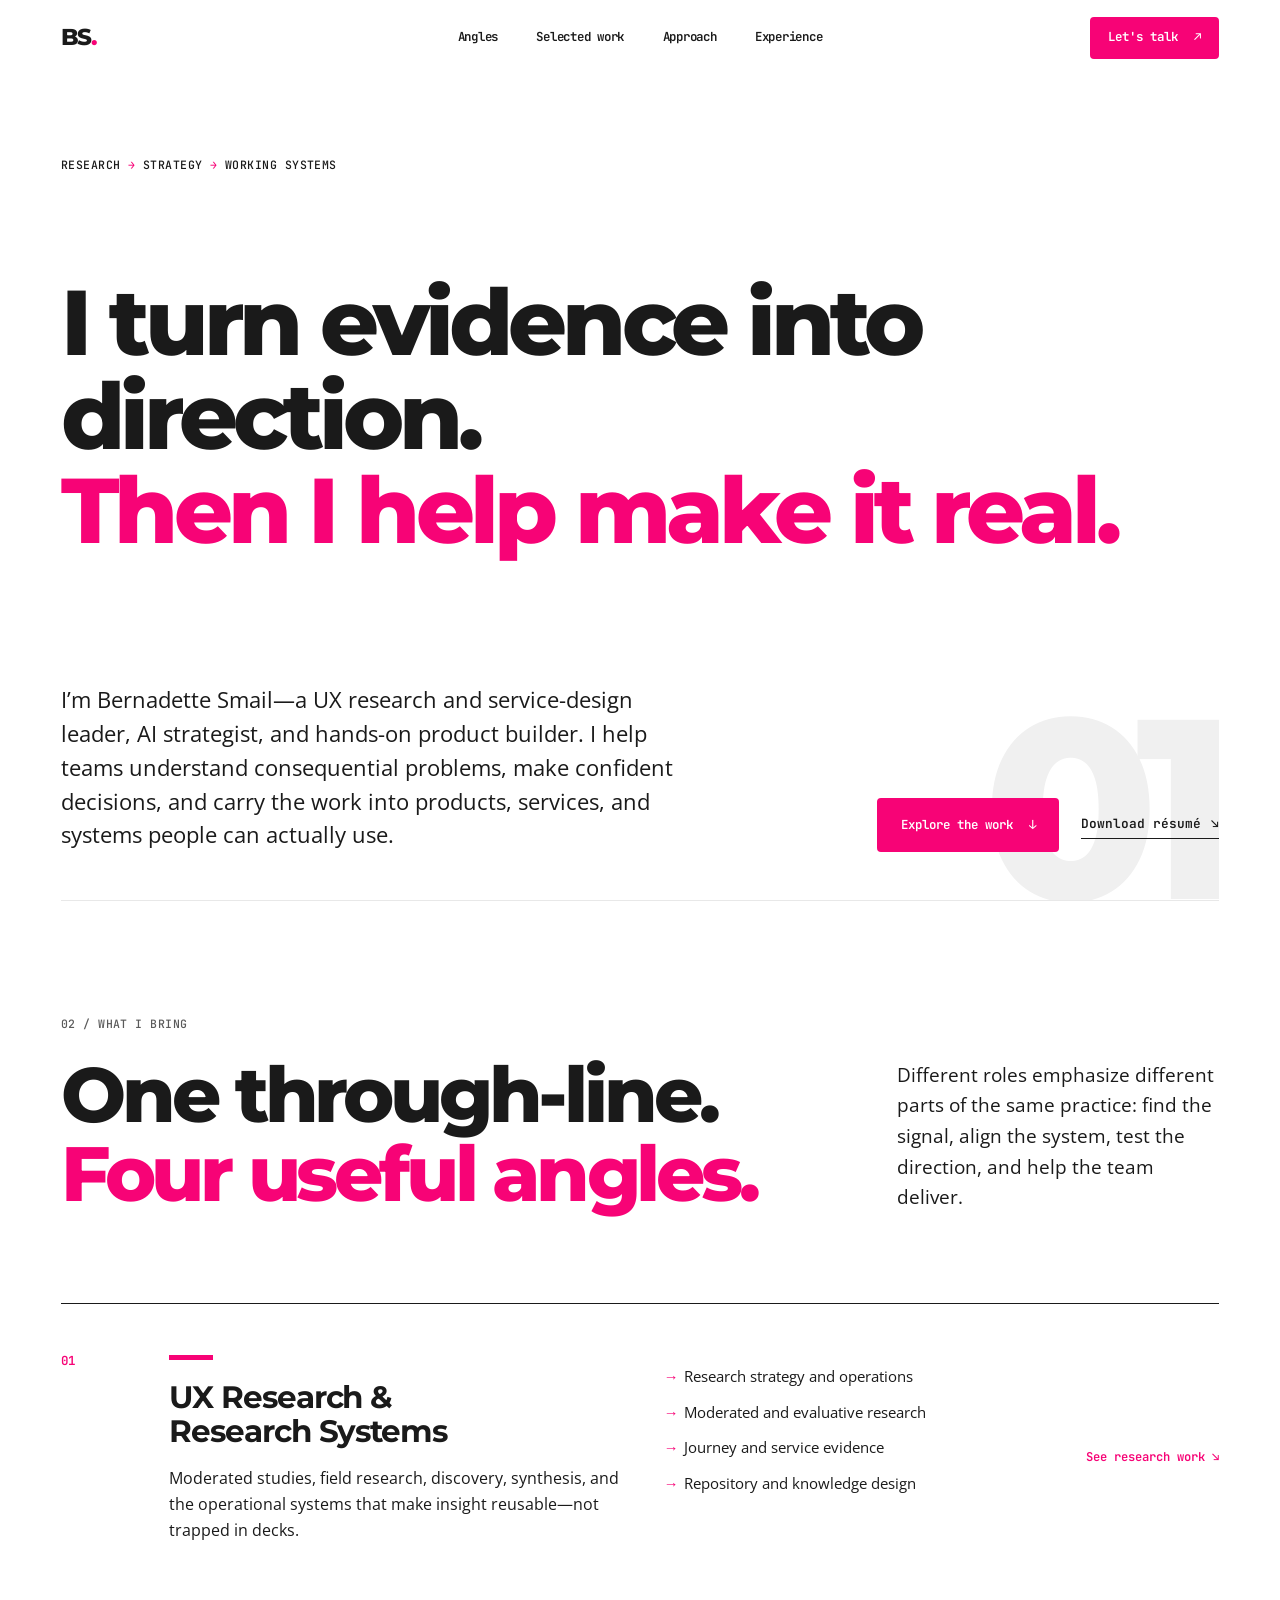
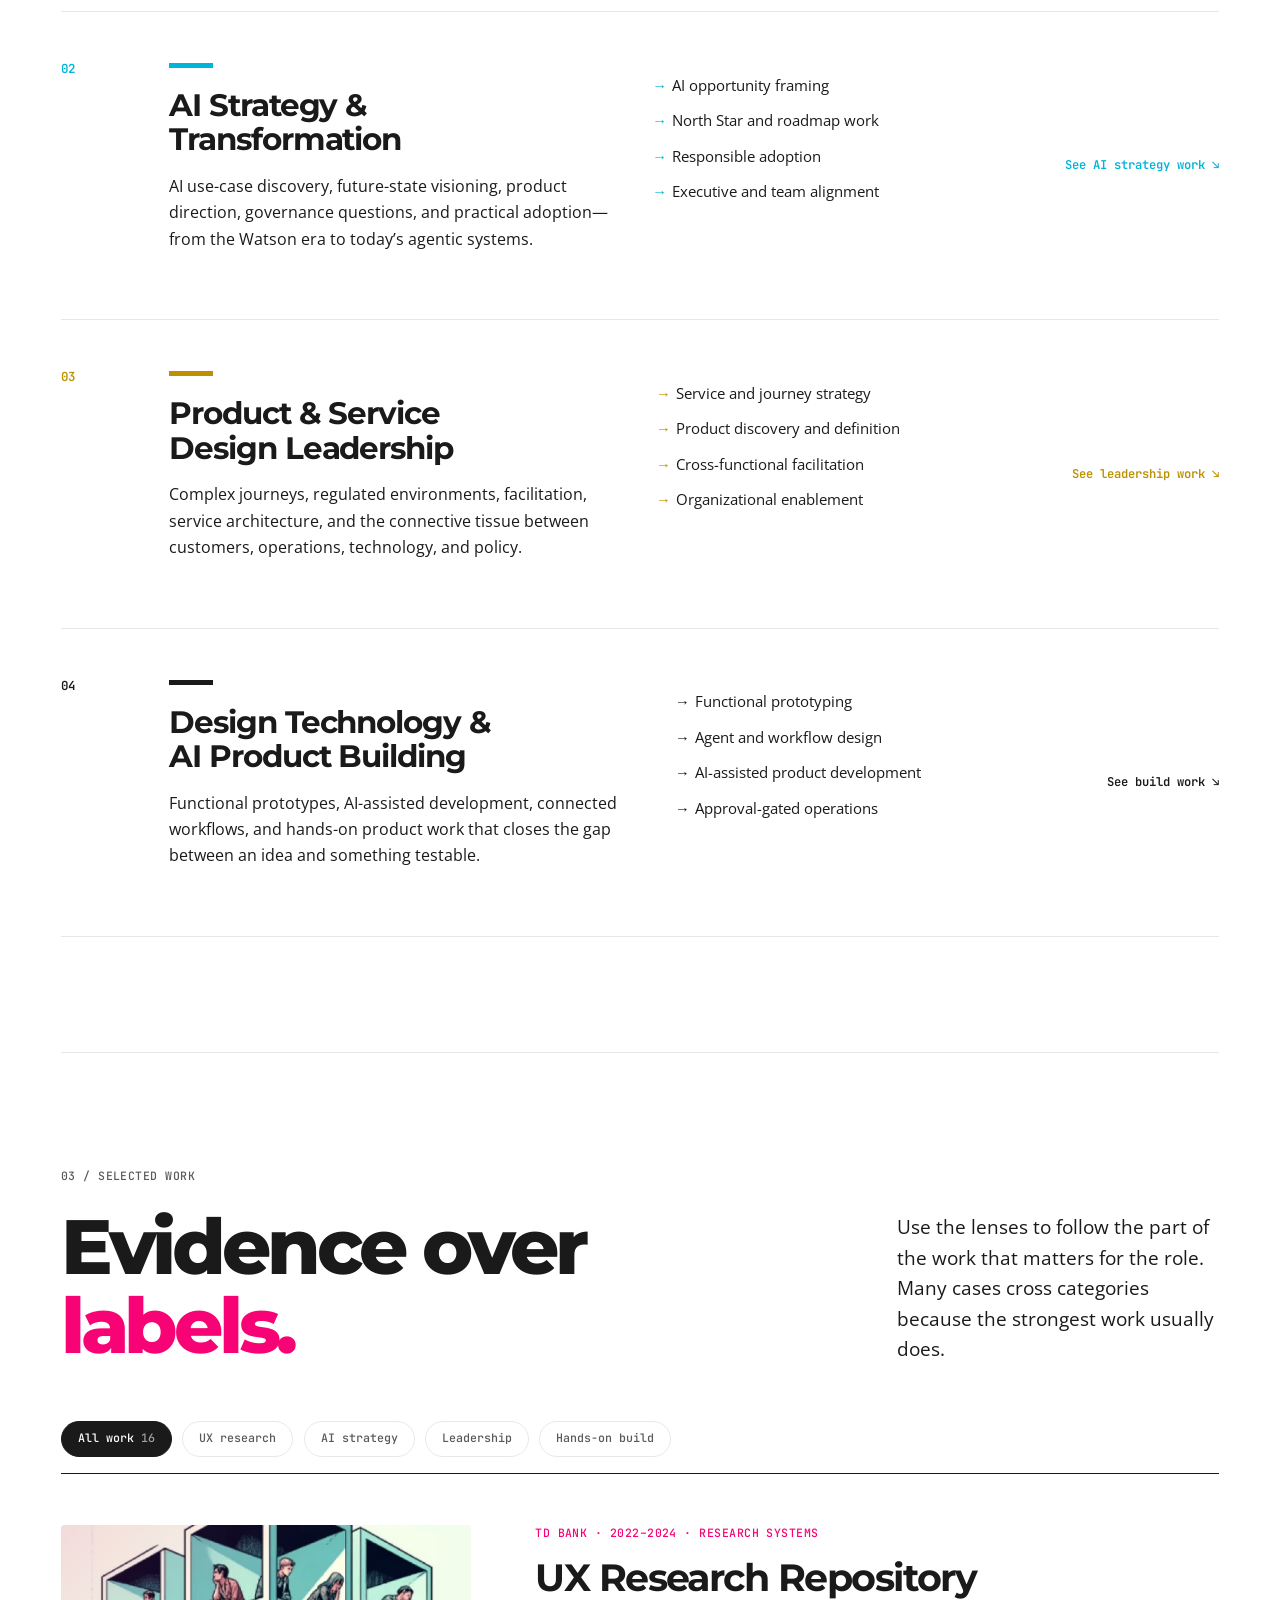
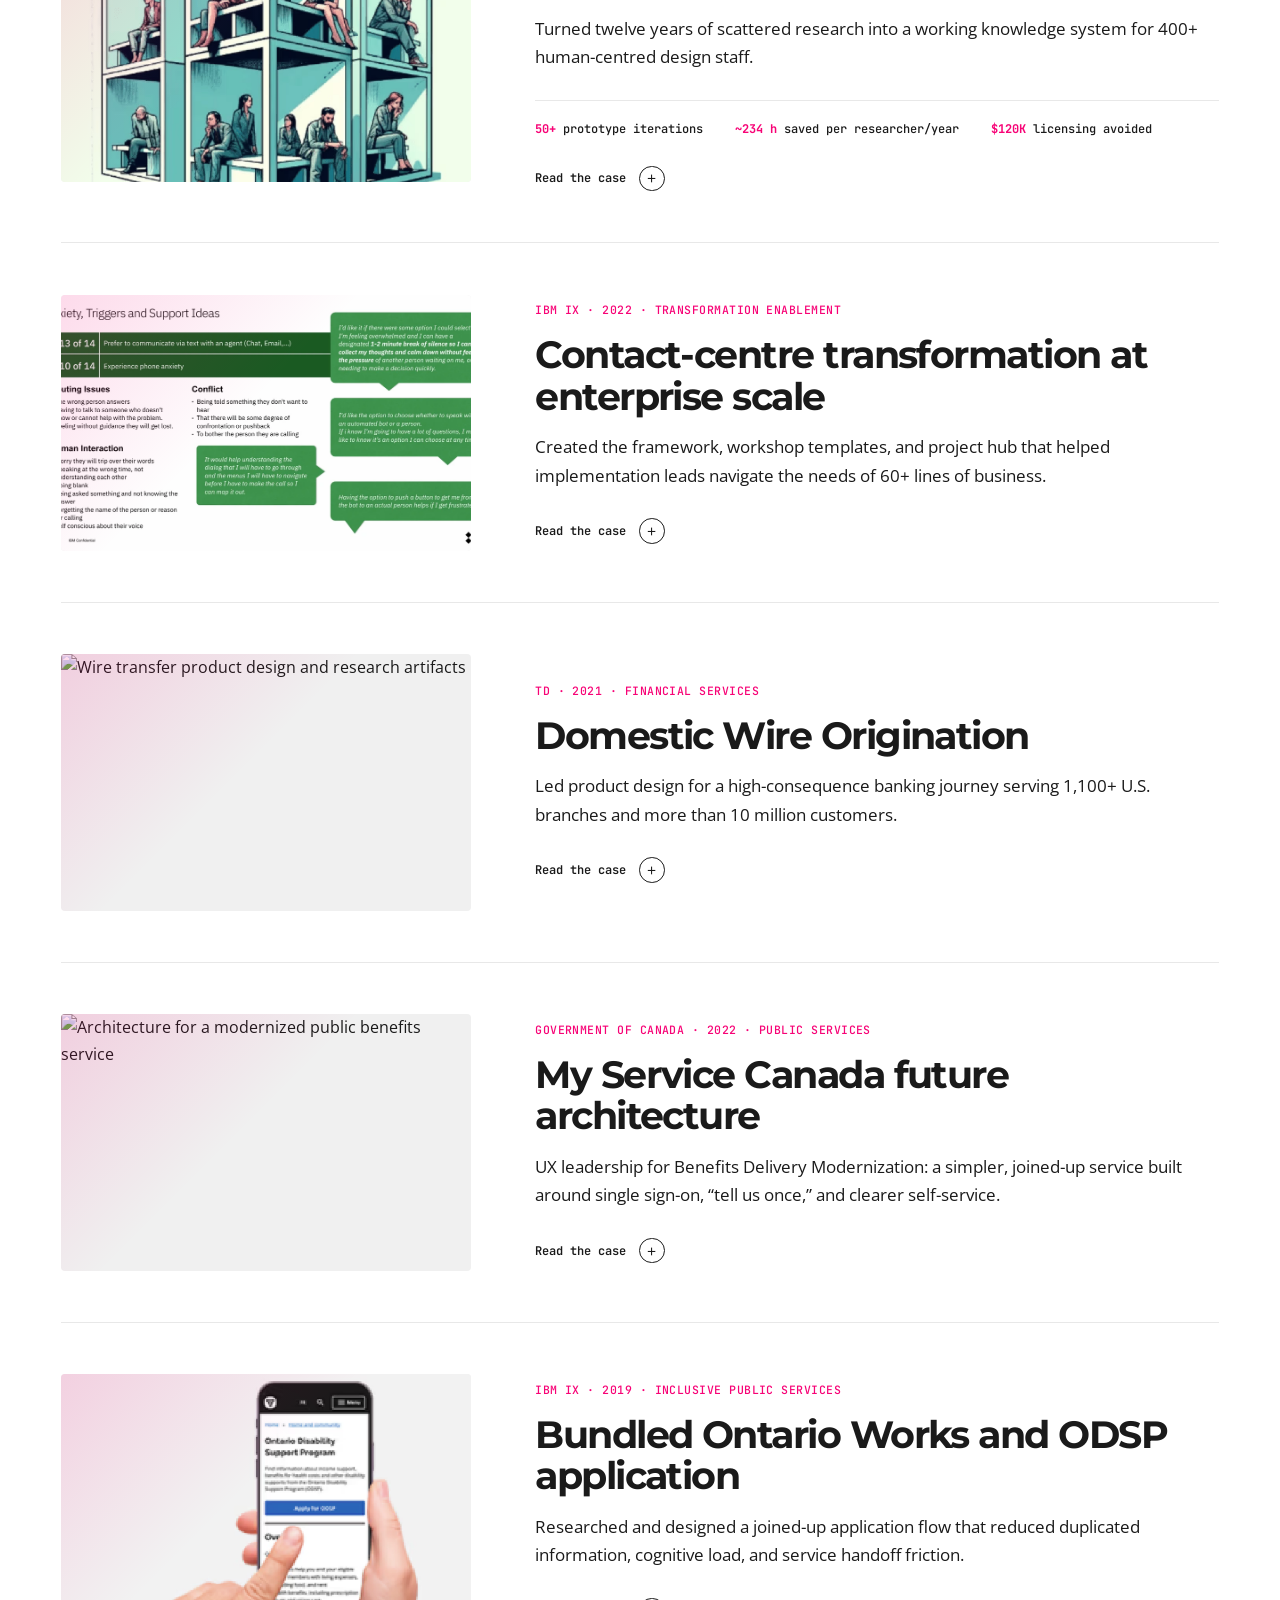
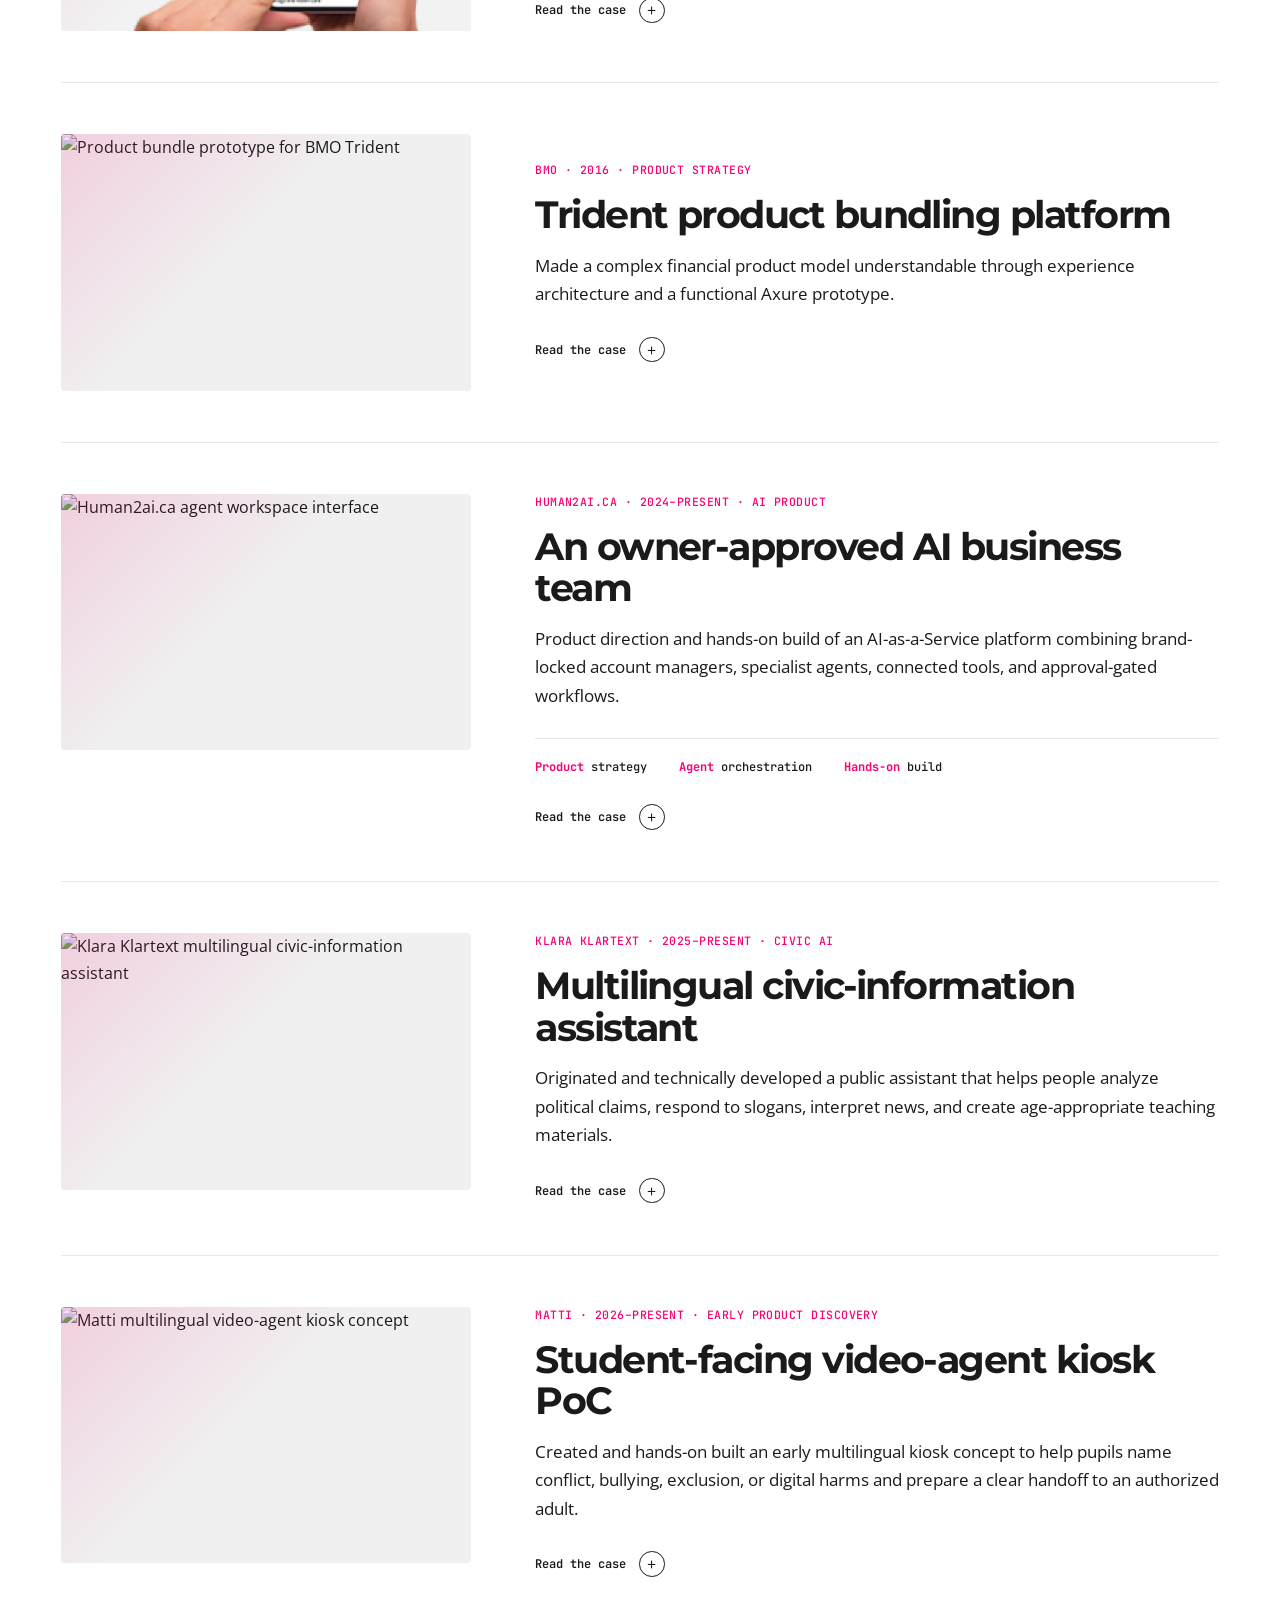
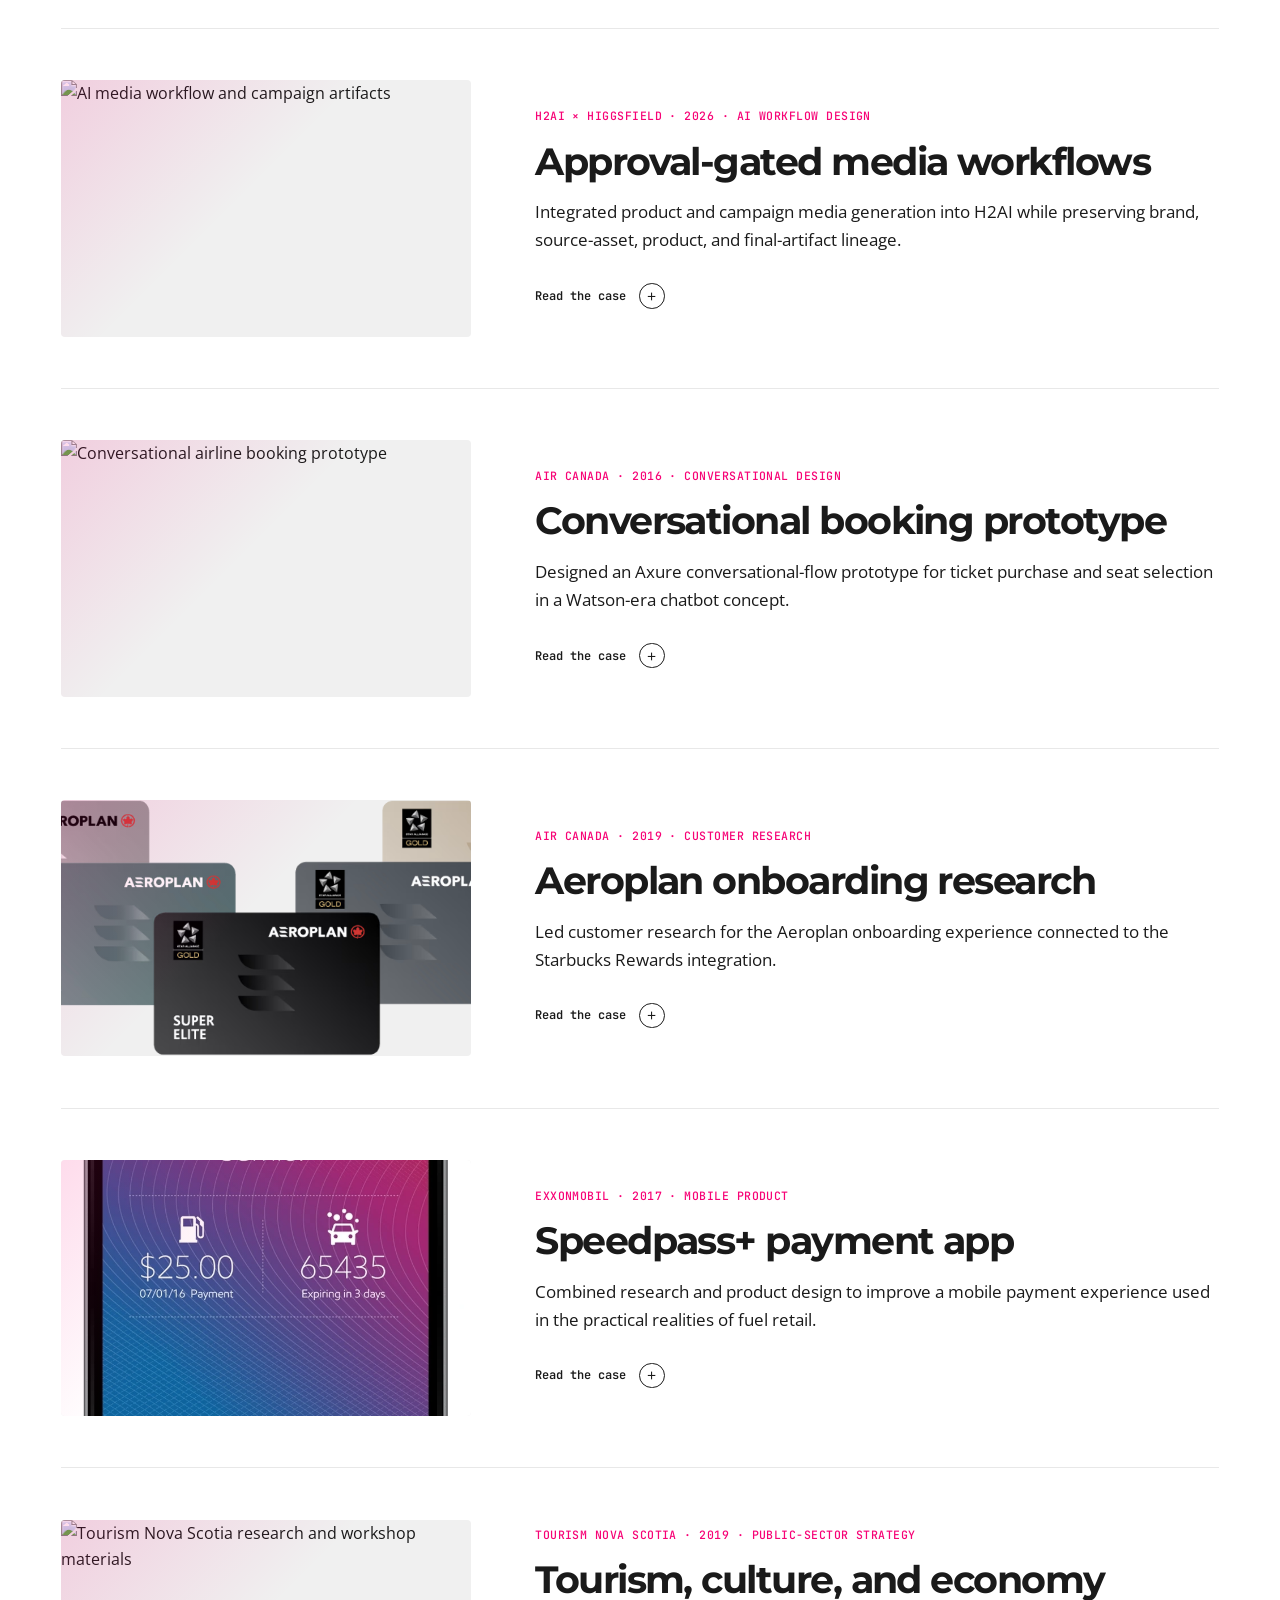
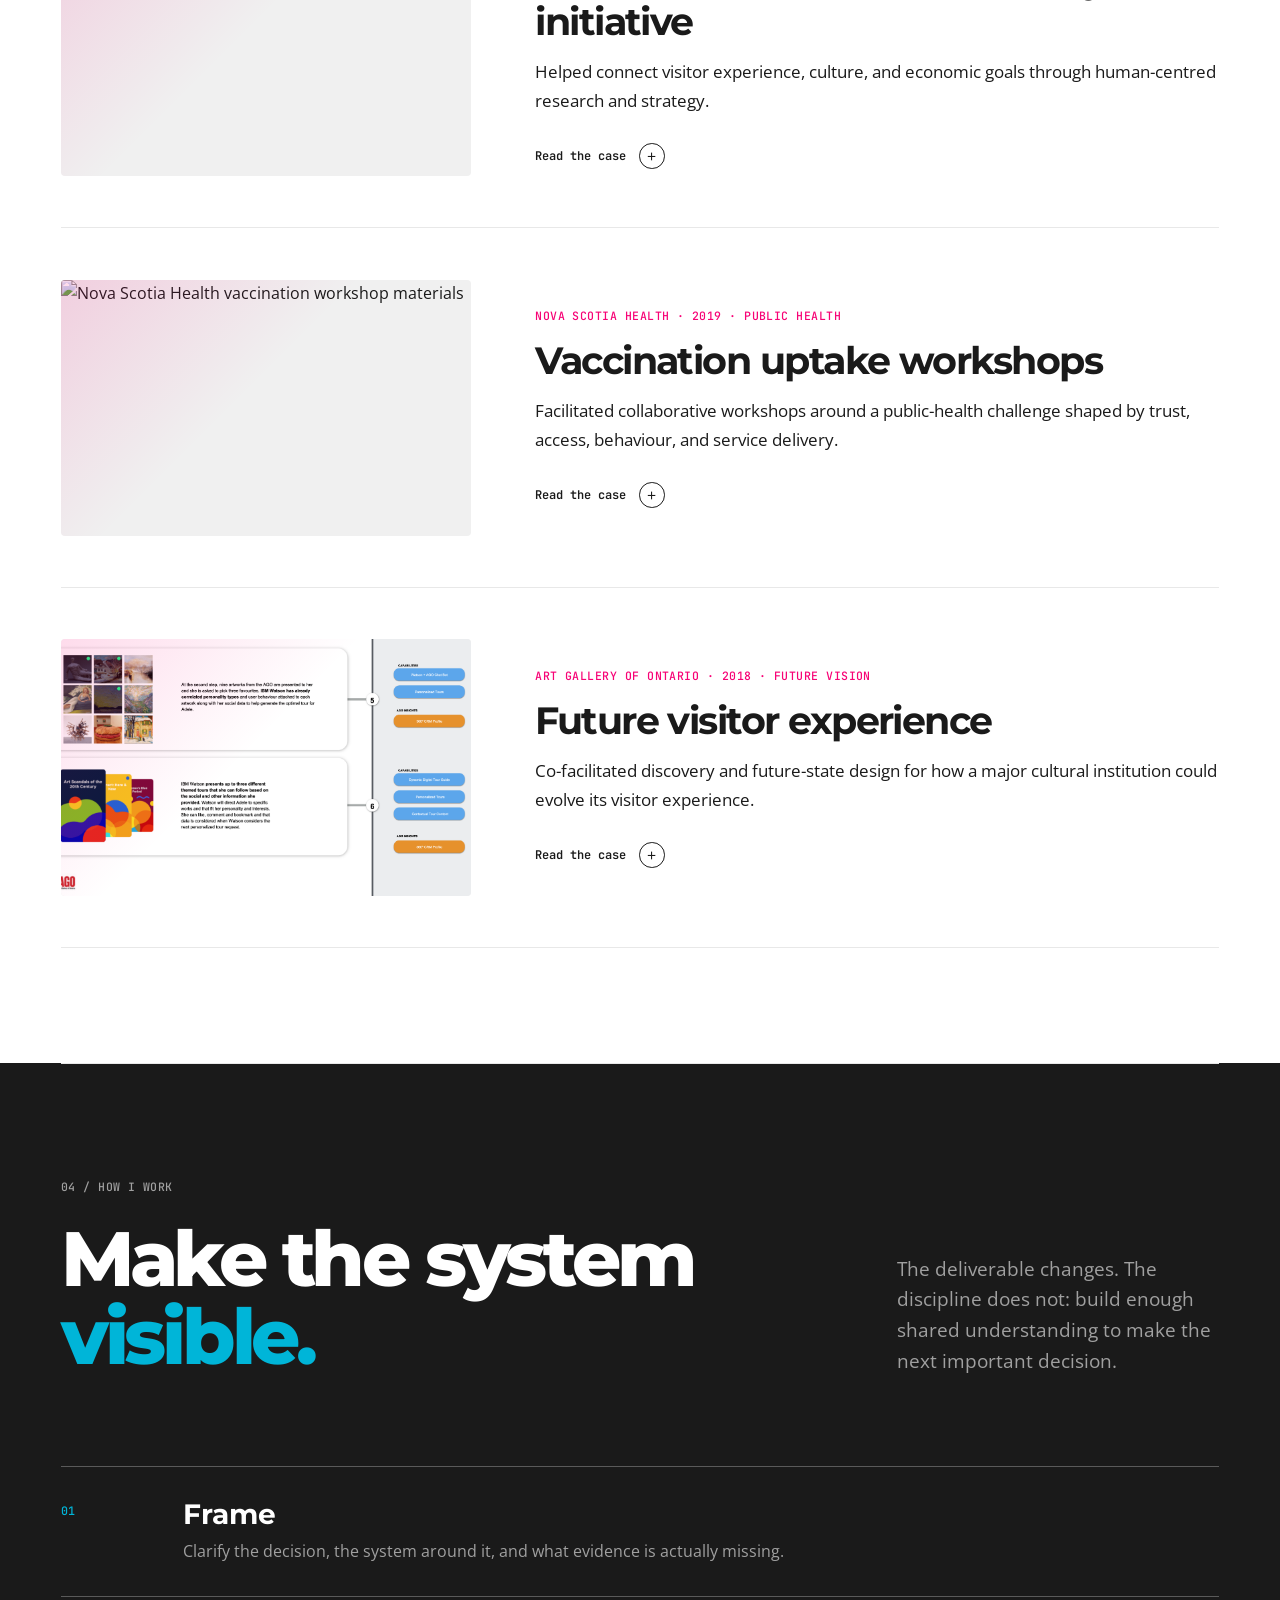
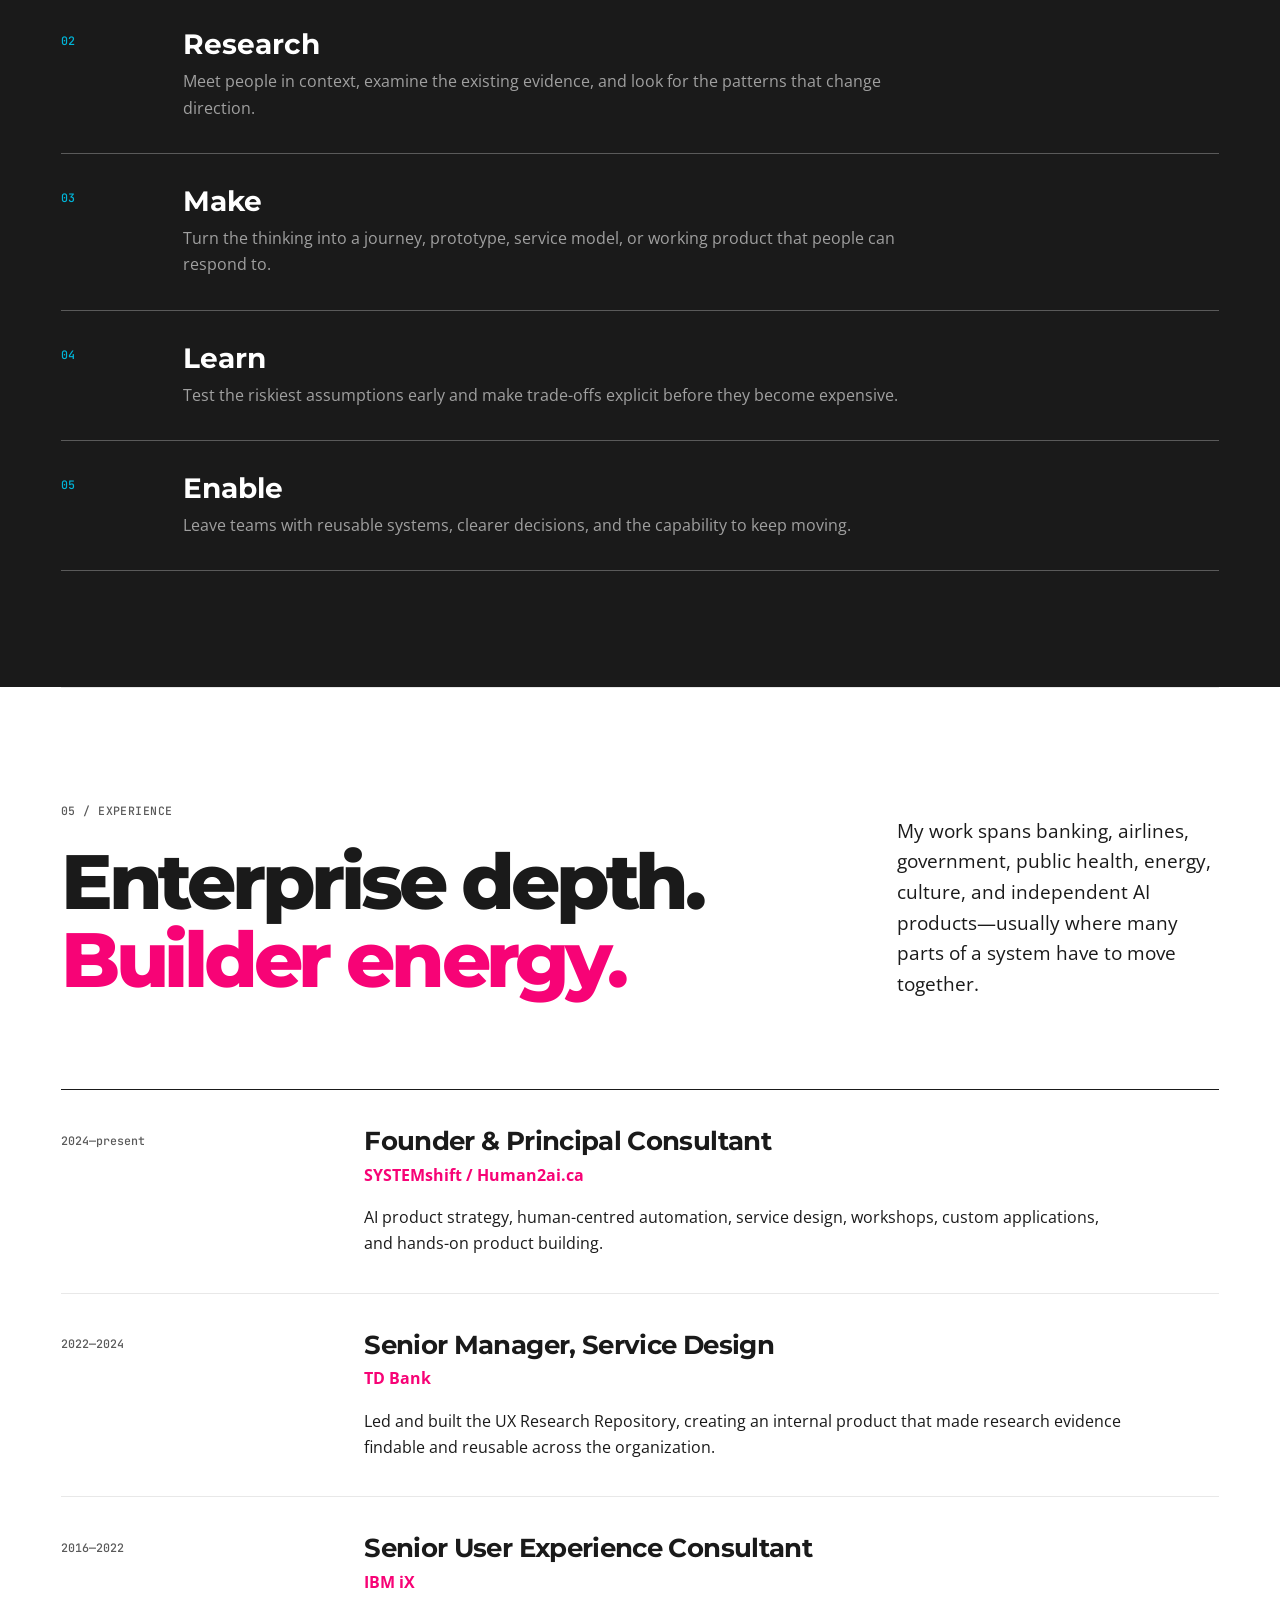
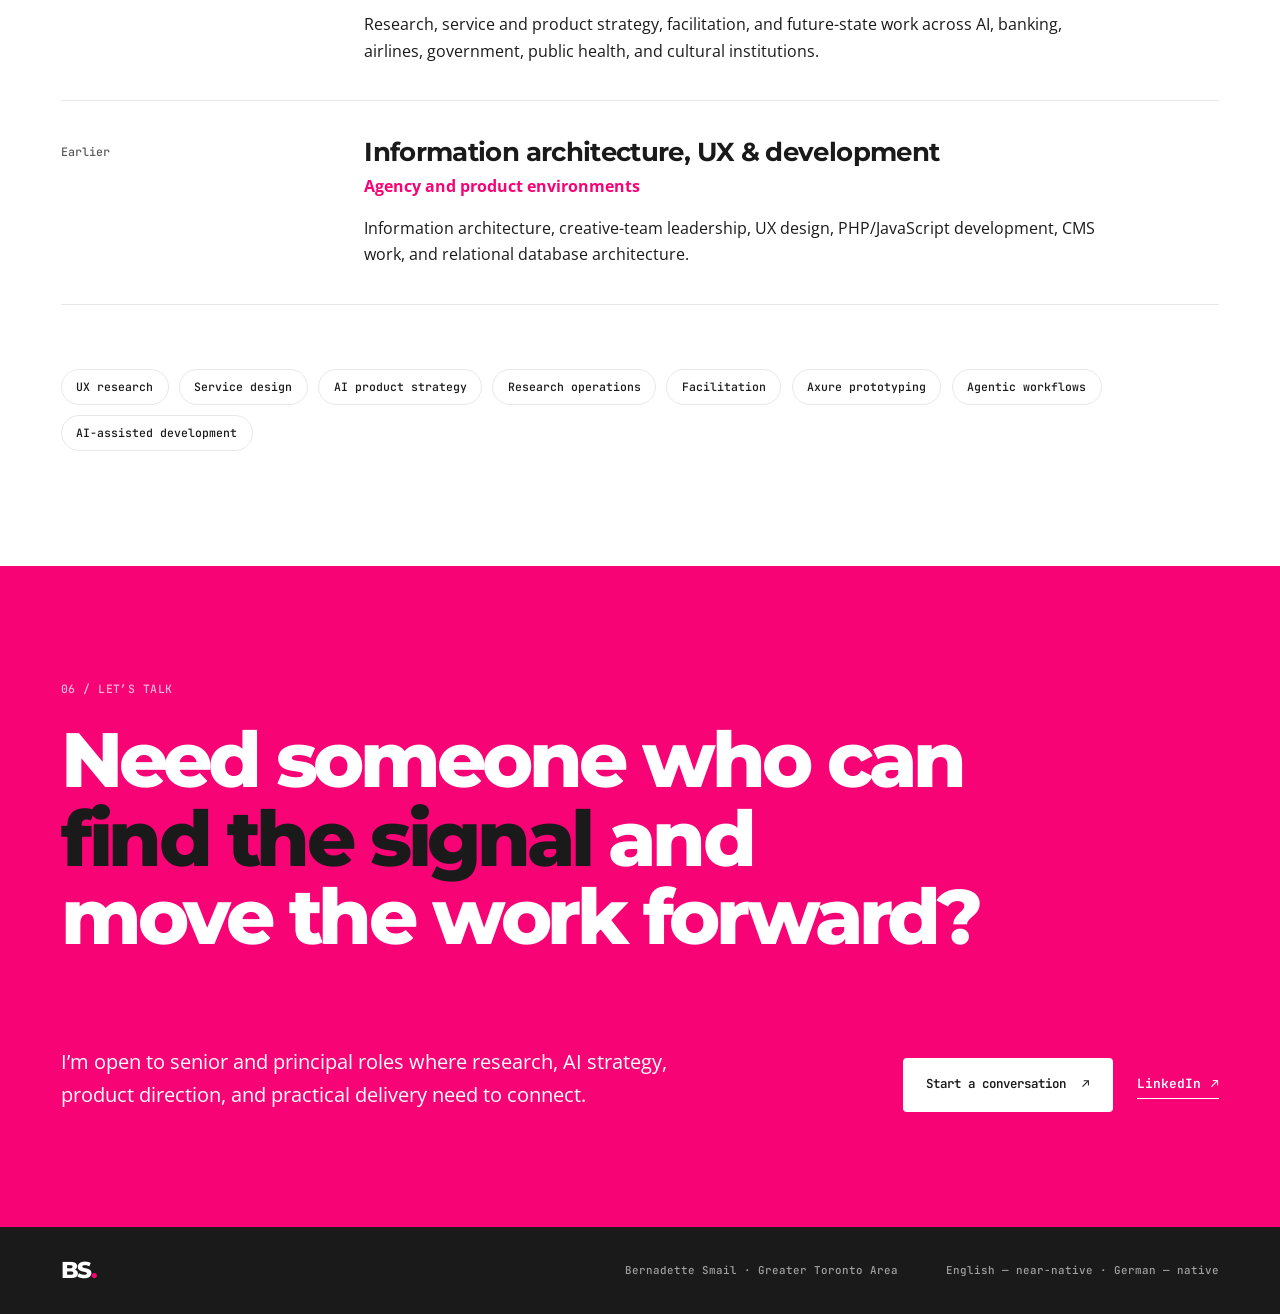
==== index.html @ 92dd4718 "Launch Bernadette Smail career portfolio" ====
<!doctype html>
<html lang="en">
<head>
  <meta charset="utf-8">
  <meta name="viewport" content="width=device-width, initial-scale=1">
  <meta name="description" content="Bernadette Smail is a UX research and service-design leader, AI strategist, and hands-on product builder who turns evidence into working systems.">
  <meta name="theme-color" content="#f70376">
  <link rel="canonical" href="https://www.bernadettesmail.ca/">
  <link rel="icon" href="assets/favicon.svg" type="image/svg+xml">
  <meta property="og:type" content="website">
  <meta property="og:title" content="Bernadette Smail — UX Research, AI Strategy & Product Leadership">
  <meta property="og:description" content="Research to strategy to working systems. Selected work across UX research, AI strategy, service design, and hands-on product building.">
  <meta property="og:url" content="https://www.bernadettesmail.ca/">
  <title>Bernadette Smail — UX Research, AI Strategy & Product Leadership</title>
  <link rel="preconnect" href="https://fonts.googleapis.com">
  <link rel="preconnect" href="https://fonts.gstatic.com" crossorigin>
  <link href="https://fonts.googleapis.com/css2?family=JetBrains+Mono:wght@400;500;600&family=Montserrat:wght@600;700;800&family=Open+Sans:wght@400;500;600;700&display=swap" rel="stylesheet">
  <link rel="stylesheet" href="styles.css">
  <script type="application/ld+json">
  {
    "@context": "https://schema.org",
    "@type": "Person",
    "name": "Bernadette Smail",
    "url": "https://www.bernadettesmail.ca/",
    "sameAs": ["https://www.linkedin.com/in/bernadettesmailux"],
    "jobTitle": "UX Research and Service Design Leader, AI Strategist, Product Builder",
    "knowsAbout": ["UX research", "service design", "AI product strategy", "product discovery", "research operations", "prototyping", "agentic AI"]
  }
  </script>
</head>
<body>
  <a class="skip-link" href="#main">Skip to content</a>

  <header class="site-header" data-header>
    <a class="wordmark" href="#top" aria-label="Bernadette Smail, home">BS<span>.</span></a>
    <button class="menu-button" type="button" aria-expanded="false" aria-controls="primary-nav" data-menu-button>
      <span class="sr-only">Open menu</span>
      <span></span><span></span>
    </button>
    <nav id="primary-nav" class="primary-nav" aria-label="Primary" data-nav>
      <a href="#angles">Angles</a>
      <a href="#work">Selected work</a>
      <a href="#approach">Approach</a>
      <a href="#experience">Experience</a>
    </nav>
    <a class="button button--small header-cta" href="#contact">Let's talk <span aria-hidden="true">↗</span></a>
  </header>

  <main id="main">
    <section id="top" class="hero section-shell">
      <div class="eyebrow reveal">Research <span>→</span> strategy <span>→</span> working systems</div>
      <h1 class="reveal reveal--delay-1">I turn evidence into direction.<br><em>Then I help make it real.</em></h1>
      <div class="hero-footer reveal reveal--delay-2">
        <p>I’m Bernadette Smail—a UX research and service-design leader, AI strategist, and hands-on product builder. I help teams understand consequential problems, make confident decisions, and carry the work into products, services, and systems people can actually use.</p>
        <div class="hero-actions">
          <a class="button" href="#work">Explore the work <span aria-hidden="true">↓</span></a>
          <a class="text-link" href="assets/BernadetteSmail_Resume.pdf" download>Download résumé <span aria-hidden="true">↘</span></a>
        </div>
      </div>
      <div class="hero-index" aria-hidden="true">01</div>
    </section>

    <section id="angles" class="angles section-shell section-rule">
      <div class="section-heading">
        <div>
          <p class="section-number">02 / What I bring</p>
          <h2>One through-line.<br><span>Four useful angles.</span></h2>
        </div>
        <p class="section-intro">Different roles emphasize different parts of the same practice: find the signal, align the system, test the direction, and help the team deliver.</p>
      </div>

      <div class="angle-list">
        <article class="angle angle--magenta">
          <p class="angle-number">01</p>
          <div>
            <h3>UX Research &<br>Research Systems</h3>
            <p>Moderated studies, field research, discovery, synthesis, and the operational systems that make insight reusable—not trapped in decks.</p>
          </div>
          <ul>
            <li>Research strategy and operations</li>
            <li>Moderated and evaluative research</li>
            <li>Journey and service evidence</li>
            <li>Repository and knowledge design</li>
          </ul>
          <a href="#work" data-filter-link="research">See research work <span aria-hidden="true">↘</span></a>
        </article>

        <article class="angle angle--cyan">
          <p class="angle-number">02</p>
          <div>
            <h3>AI Strategy &<br>Transformation</h3>
            <p>AI use-case discovery, future-state visioning, product direction, governance questions, and practical adoption—from the Watson era to today’s agentic systems.</p>
          </div>
          <ul>
            <li>AI opportunity framing</li>
            <li>North Star and roadmap work</li>
            <li>Responsible adoption</li>
            <li>Executive and team alignment</li>
          </ul>
          <a href="#work" data-filter-link="ai">See AI strategy work <span aria-hidden="true">↘</span></a>
        </article>

        <article class="angle angle--yellow">
          <p class="angle-number">03</p>
          <div>
            <h3>Product & Service<br>Design Leadership</h3>
            <p>Complex journeys, regulated environments, facilitation, service architecture, and the connective tissue between customers, operations, technology, and policy.</p>
          </div>
          <ul>
            <li>Service and journey strategy</li>
            <li>Product discovery and definition</li>
            <li>Cross-functional facilitation</li>
            <li>Organizational enablement</li>
          </ul>
          <a href="#work" data-filter-link="leadership">See leadership work <span aria-hidden="true">↘</span></a>
        </article>

        <article class="angle angle--black">
          <p class="angle-number">04</p>
          <div>
            <h3>Design Technology &<br>AI Product Building</h3>
            <p>Functional prototypes, AI-assisted development, connected workflows, and hands-on product work that closes the gap between an idea and something testable.</p>
          </div>
          <ul>
            <li>Functional prototyping</li>
            <li>Agent and workflow design</li>
            <li>AI-assisted product development</li>
            <li>Approval-gated operations</li>
          </ul>
          <a href="#work" data-filter-link="build">See build work <span aria-hidden="true">↘</span></a>
        </article>
      </div>
    </section>

    <section id="work" class="work section-shell section-rule">
      <div class="section-heading section-heading--work">
        <div>
          <p class="section-number">03 / Selected work</p>
          <h2>Evidence over<br><span>labels.</span></h2>
        </div>
        <p class="section-intro">Use the lenses to follow the part of the work that matters for the role. Many cases cross categories because the strongest work usually does.</p>
      </div>

      <div class="filter-bar" role="group" aria-label="Filter case studies">
        <button class="filter is-active" type="button" data-filter="all" aria-pressed="true">All work <span>16</span></button>
        <button class="filter" type="button" data-filter="research" aria-pressed="false">UX research</button>
        <button class="filter" type="button" data-filter="ai" aria-pressed="false">AI strategy</button>
        <button class="filter" type="button" data-filter="leadership" aria-pressed="false">Leadership</button>
        <button class="filter" type="button" data-filter="build" aria-pressed="false">Hands-on build</button>
      </div>

      <div class="case-list" data-case-list>
        <details class="case case--feature" data-tags="research leadership build">
          <summary>
            <div class="case-image"><img src="assets/case-images/td-repository.png" alt="Research repository interface and project artifacts" loading="eager"></div>
            <div class="case-copy">
              <p class="case-meta">TD Bank · 2022–2024 · Research systems</p>
              <h3>UX Research Repository</h3>
              <p>Turned twelve years of scattered research into a working knowledge system for 400+ human-centred design staff.</p>
              <div class="case-stats">
                <span><strong>50+</strong> prototype iterations</span>
                <span><strong>~234 h</strong> saved per researcher/year</span>
                <span><strong>$120K</strong> licensing avoided</span>
              </div>
              <span class="case-toggle">Read the case <i aria-hidden="true">+</i></span>
            </div>
          </summary>
          <div class="case-detail">
            <div><h4>The challenge</h4><p>Research knowledge was fragmented across years, teams, and tools, making prior evidence difficult to find or reuse.</p></div>
            <div><h4>My role</h4><p>Product Owner, Service Designer, Product Design Lead, and developer. I shaped the service, iterated the experience, and built the working solution in Power Apps and SharePoint.</p></div>
            <div><h4>What changed</h4><p>The repository unlocked historical research, reduced repeated searching and duplicated work, and created a shared operational capability—not just another archive.</p></div>
          </div>
        </details>

        <details class="case" data-tags="leadership research">
          <summary>
            <div class="case-image"><img src="assets/case-images/ccaas-research.png" alt="Service design workshop materials for contact-centre transformation" loading="lazy"></div>
            <div class="case-copy">
              <p class="case-meta">IBM iX · 2022 · Transformation enablement</p>
              <h3>Contact-centre transformation at enterprise scale</h3>
              <p>Created the framework, workshop templates, and project hub that helped implementation leads navigate the needs of 60+ lines of business.</p>
              <span class="case-toggle">Read the case <i aria-hidden="true">+</i></span>
            </div>
          </summary>
          <div class="case-detail"><div><h4>The system problem</h4><p>Each line of business had distinct customer, operational, and implementation demands. A single technical rollout could not succeed without a shared way to surface and reconcile those differences.</p></div><div><h4>My role</h4><p>UX Strategy Lead at IBM iX. I designed the enablement framework and trained implementation leads to use it.</p></div><div><h4>The value</h4><p>The work gave distributed teams a repeatable process for discovery, alignment, and implementation planning.</p></div></div>
        </details>

        <details class="case" data-tags="research leadership">
          <summary>
            <div class="case-image"><img src="https://res.cloudinary.com/dopsvrrvi/image/upload/f_auto,q_auto,w_1600/v1788296934/Human2AI/brands/systemshift/site/content/case-studies/td-domestic-wire.png" alt="Wire transfer product design and research artifacts" loading="lazy"></div>
            <div class="case-copy"><p class="case-meta">TD · 2021 · Financial services</p><h3>Domestic Wire Origination</h3><p>Led product design for a high-consequence banking journey serving 1,100+ U.S. branches and more than 10 million customers.</p><span class="case-toggle">Read the case <i aria-hidden="true">+</i></span></div>
          </summary>
          <div class="case-detail"><div><h4>The challenge</h4><p>Modernize a complex money-movement journey while respecting operational controls, branch realities, and customer risk.</p></div><div><h4>My role</h4><p>Lead Product Designer. I used research, journey logic, and high-fidelity Axure prototyping to make complex decisions visible and testable.</p></div><div><h4>The result</h4><p>A coherent target experience that helped business and technology teams align around the future journey.</p></div></div>
        </details>

        <details class="case" data-tags="leadership research">
          <summary>
            <div class="case-image"><img src="https://res.cloudinary.com/dopsvrrvi/image/upload/f_auto,q_auto,w_1600/v1788296936/Human2AI/brands/systemshift/site/content/case-studies/service-canada-architecture.jpg" alt="Architecture for a modernized public benefits service" loading="lazy"></div>
            <div class="case-copy"><p class="case-meta">Government of Canada · 2022 · Public services</p><h3>My Service Canada future architecture</h3><p>UX leadership for Benefits Delivery Modernization: a simpler, joined-up service built around single sign-on, “tell us once,” and clearer self-service.</p><span class="case-toggle">Read the case <i aria-hidden="true">+</i></span></div>
          </summary>
          <div class="case-detail"><div><h4>The context</h4><p>Benefits delivery spans programs, channels, policy, identity, and operational systems. The experience had to become simpler without pretending the underlying system was simple.</p></div><div><h4>My role</h4><p>UX Lead for the future architecture and service direction.</p></div><div><h4>The direction</h4><p>A customer-centred architecture supporting streamlined applications, reduced waits, and faster access to benefits.</p></div></div>
        </details>

        <details class="case" data-tags="research leadership">
          <summary>
            <div class="case-image"><img src="assets/case-images/ontario-works-app.png" alt="Bundled Ontario Works and ODSP application prototype" loading="lazy"></div>
            <div class="case-copy"><p class="case-meta">IBM iX · 2019 · Inclusive public services</p><h3>Bundled Ontario Works and ODSP application</h3><p>Researched and designed a joined-up application flow that reduced duplicated information, cognitive load, and service handoff friction.</p><span class="case-toggle">Read the case <i aria-hidden="true">+</i></span></div>
          </summary>
          <div class="case-detail"><div><h4>The challenge</h4><p>People seeking essential support had to navigate separate programs, repeated data entry, literacy barriers, and operational handoffs between Ontario Works and the Ontario Disability Support Program.</p></div><div><h4>My role</h4><p>UX Research and Design Lead. I interviewed frontline caseworkers, designed bundled prototype flows, and tested iteratively with staff and citizen participants.</p></div><div><h4>The direction</h4><p>A single, accessibility-first path that could support immediate Ontario Works assistance and transition into disability assessment without making applicants restart.</p></div></div>
        </details>

        <details class="case" data-tags="research leadership">
          <summary>
            <div class="case-image"><img src="https://res.cloudinary.com/dopsvrrvi/image/upload/f_auto,q_auto,w_1600/v1788296937/Human2AI/brands/systemshift/site/content/case-studies/bmo-trident.png" alt="Product bundle prototype for BMO Trident" loading="lazy"></div>
            <div class="case-copy"><p class="case-meta">BMO · 2016 · Product strategy</p><h3>Trident product bundling platform</h3><p>Made a complex financial product model understandable through experience architecture and a functional Axure prototype.</p><span class="case-toggle">Read the case <i aria-hidden="true">+</i></span></div>
          </summary>
          <div class="case-detail"><div><h4>The challenge</h4><p>Translate interconnected product rules into a journey customers and teams could understand.</p></div><div><h4>My role</h4><p>Senior UX Consultant, working from product structure through interaction model and prototype.</p></div><div><h4>The contribution</h4><p>The prototype became a concrete decision-making tool for aligning the team around the intended product experience.</p></div></div>
        </details>

        <details class="case case--feature" data-tags="ai build leadership">
          <summary>
            <div class="case-image"><img src="https://res.cloudinary.com/dopsvrrvi/image/upload/f_auto,q_auto,w_1600/v1788296950/Human2AI/brands/systemshift/site/content/case-studies/human2ai-platform.png" alt="Human2ai.ca agent workspace interface" loading="lazy"></div>
            <div class="case-copy"><p class="case-meta">Human2ai.ca · 2024–present · AI product</p><h3>An owner-approved AI business team</h3><p>Product direction and hands-on build of an AI-as-a-Service platform combining brand-locked account managers, specialist agents, connected tools, and approval-gated workflows.</p><div class="case-stats"><span><strong>Product</strong> strategy</span><span><strong>Agent</strong> orchestration</span><span><strong>Hands-on</strong> build</span></div><span class="case-toggle">Read the case <i aria-hidden="true">+</i></span></div>
          </summary>
          <div class="case-detail"><div><h4>The opportunity</h4><p>Small businesses need useful AI capacity without surrendering context, brand control, or approval over consequential actions.</p></div><div><h4>My role</h4><p>Product lead and hands-on builder across service model, interaction design, workflow architecture, tools, and quality gates.</p></div><div><h4>The product</h4><p>A client portal for connected AI account managers and specialists that can use client-specific context and tools while keeping owners in control.</p></div></div>
        </details>

        <details class="case" data-tags="ai build research leadership">
          <summary>
            <div class="case-image"><img src="https://res.cloudinary.com/dopsvrrvi/image/upload/f_auto,q_auto,w_1600/v1788297606/Human2AI/brands/systemshift/site/content/case-studies/klara-klartext.png" alt="Klara Klartext multilingual civic-information assistant" loading="lazy"></div>
            <div class="case-copy"><p class="case-meta">Klara Klartext · 2025–present · Civic AI</p><h3>Multilingual civic-information assistant</h3><p>Originated and technically developed a public assistant that helps people analyze political claims, respond to slogans, interpret news, and create age-appropriate teaching materials.</p><span class="case-toggle">Read the case <i aria-hidden="true">+</i></span></div>
          </summary>
          <div class="case-detail"><div><h4>The need</h4><p>Give people practical, accessible help navigating polarizing or misleading public discourse.</p></div><div><h4>My role</h4><p>Originator and technical developer, working with OMAS GEGEN RECHTS Hürth across discovery, conversation modes, guardrails, brand, campaign system, and public launch.</p></div><div><h4>Status</h4><p>Klara entered public testing in March 2026, with its behaviour and communication system continuing to evolve through real-world use.</p></div></div>
        </details>

        <details class="case" data-tags="ai build research">
          <summary>
            <div class="case-image"><img src="https://res.cloudinary.com/dopsvrrvi/image/upload/f_auto,q_auto,w_1600/v1788339509/Human2AI/brands/systemshift/site/content/case-studies/matti-video-agent.png" alt="Matti multilingual video-agent kiosk concept" loading="lazy"></div>
            <div class="case-copy"><p class="case-meta">Matti · 2026–present · Early product discovery</p><h3>Student-facing video-agent kiosk PoC</h3><p>Created and hands-on built an early multilingual kiosk concept to help pupils name conflict, bullying, exclusion, or digital harms and prepare a clear handoff to an authorized adult.</p><span class="case-toggle">Read the case <i aria-hidden="true">+</i></span></div>
          </summary>
          <div class="case-detail"><div><h4>The design question</h4><p>Could a school-based agent help a young person articulate what happened without replacing the judgment, duty, or care of a responsible adult?</p></div><div><h4>My role</h4><p>Creator and hands-on builder using HeyGen LiveAvatar and ElevenLabs.</p></div><div><h4>The gate</h4><p>Pedagogy, privacy, provider readiness, and escalation governance remain explicit discovery and approval gates—not afterthoughts.</p></div></div>
        </details>

        <details class="case" data-tags="ai build">
          <summary>
            <div class="case-image"><img src="https://res.cloudinary.com/dopsvrrvi/image/upload/f_auto,q_auto,w_1600/v1788296981/Human2AI/brands/systemshift/site/content/case-studies/higgsfield-workflows.png" alt="AI media workflow and campaign artifacts" loading="lazy"></div>
            <div class="case-copy"><p class="case-meta">H2AI × Higgsfield · 2026 · AI workflow design</p><h3>Approval-gated media workflows</h3><p>Integrated product and campaign media generation into H2AI while preserving brand, source-asset, product, and final-artifact lineage.</p><span class="case-toggle">Read the case <i aria-hidden="true">+</i></span></div>
          </summary>
          <div class="case-detail"><div><h4>The problem</h4><p>AI media can be fast and still be operationally unsafe when prompts, assets, brands, and outputs lose their relationship to one another.</p></div><div><h4>My role</h4><p>Designed and built provider routing and worker orchestration for product animation and social campaign workflows.</p></div><div><h4>The principle</h4><p>Generation stays traceable and approval-gated so speed does not erase accountability.</p></div></div>
        </details>

        <details class="case" data-tags="ai research leadership">
          <summary>
            <div class="case-image"><img src="https://res.cloudinary.com/dopsvrrvi/image/upload/f_auto,q_auto,w_1600/v1788296982/Human2AI/brands/systemshift/site/content/case-studies/air-canada-conversational-poc.png" alt="Conversational airline booking prototype" loading="lazy"></div>
            <div class="case-copy"><p class="case-meta">Air Canada · 2016 · Conversational design</p><h3>Conversational booking prototype</h3><p>Designed an Axure conversational-flow prototype for ticket purchase and seat selection in a Watson-era chatbot concept.</p><span class="case-toggle">Read the case <i aria-hidden="true">+</i></span></div>
          </summary>
          <div class="case-detail"><div><h4>The exploration</h4><p>What changes when a structured airline booking flow becomes a conversation rather than a sequence of forms?</p></div><div><h4>My role</h4><p>UX Consultant responsible for the conversation and interaction prototype. I did not build or implement Watson.</p></div><div><h4>The artifact</h4><p>A functional prototype that made a future interaction model tangible enough to critique and discuss.</p></div></div>
        </details>

        <details class="case" data-tags="research leadership">
          <summary>
            <div class="case-image"><img src="assets/case-images/aeroplan-tiers.png" alt="Air Canada Aeroplan onboarding research artifacts" loading="lazy"></div>
            <div class="case-copy"><p class="case-meta">Air Canada · 2019 · Customer research</p><h3>Aeroplan onboarding research</h3><p>Led customer research for the Aeroplan onboarding experience connected to the Starbucks Rewards integration.</p><span class="case-toggle">Read the case <i aria-hidden="true">+</i></span></div>
          </summary>
          <div class="case-detail"><div><h4>The focus</h4><p>Understand how people interpret the value, relationship, and steps of a cross-brand loyalty onboarding journey.</p></div><div><h4>My role</h4><p>User Research Lead, bringing customer evidence into experience decisions.</p></div><div><h4>The contribution</h4><p>Clearer evidence about user expectations and friction in a partnership journey where two familiar brands meet.</p></div></div>
        </details>

        <details class="case" data-tags="research leadership">
          <summary>
            <div class="case-image"><img src="assets/case-images/speedpass-home.webp" alt="Mobile payment research and product design artifacts" loading="lazy"></div>
            <div class="case-copy"><p class="case-meta">ExxonMobil · 2017 · Mobile product</p><h3>Speedpass+ payment app</h3><p>Combined research and product design to improve a mobile payment experience used in the practical realities of fuel retail.</p><span class="case-toggle">Read the case <i aria-hidden="true">+</i></span></div>
          </summary>
          <div class="case-detail"><div><h4>The context</h4><p>The experience crossed physical location, payment, mobile interaction, and moments where clarity and trust matter.</p></div><div><h4>My role</h4><p>Senior UX Consultant, Research Lead, and Product Designer.</p></div><div><h4>The approach</h4><p>Used research and prototyping to connect real-world behaviour with product decisions.</p></div></div>
        </details>

        <details class="case" data-tags="research leadership">
          <summary>
            <div class="case-image"><img src="https://res.cloudinary.com/dopsvrrvi/image/upload/f_auto,q_auto,w_1600/v1788296985/Human2AI/brands/systemshift/site/content/case-studies/nova-scotia-tourism.jpg" alt="Tourism Nova Scotia research and workshop materials" loading="lazy"></div>
            <div class="case-copy"><p class="case-meta">Tourism Nova Scotia · 2019 · Public-sector strategy</p><h3>Tourism, culture, and economy initiative</h3><p>Helped connect visitor experience, culture, and economic goals through human-centred research and strategy.</p><span class="case-toggle">Read the case <i aria-hidden="true">+</i></span></div>
          </summary>
          <div class="case-detail"><div><h4>The system</h4><p>Tourism experiences are created across many organizations, places, policies, and service moments.</p></div><div><h4>My role</h4><p>Senior UX Consultant supporting research, synthesis, and strategic direction.</p></div><div><h4>The contribution</h4><p>A more connected view of visitor needs and the ecosystem required to meet them.</p></div></div>
        </details>

        <details class="case" data-tags="research leadership">
          <summary>
            <div class="case-image"><img src="https://res.cloudinary.com/dopsvrrvi/image/upload/f_auto,q_auto,w_1600/v1788296988/Human2AI/brands/systemshift/site/content/case-studies/nova-scotia-health.jpg" alt="Nova Scotia Health vaccination workshop materials" loading="lazy"></div>
            <div class="case-copy"><p class="case-meta">Nova Scotia Health · 2019 · Public health</p><h3>Vaccination uptake workshops</h3><p>Facilitated collaborative workshops around a public-health challenge shaped by trust, access, behaviour, and service delivery.</p><span class="case-toggle">Read the case <i aria-hidden="true">+</i></span></div>
          </summary>
          <div class="case-detail"><div><h4>The challenge</h4><p>Vaccination uptake is not a single-interface problem; it sits across beliefs, systems, communication, and access.</p></div><div><h4>My role</h4><p>Workshop facilitator using structured co-creation to help participants surface the system and identify opportunities.</p></div><div><h4>The contribution</h4><p>A shared problem frame and practical direction grounded in multiple perspectives.</p></div></div>
        </details>

        <details class="case" data-tags="ai research leadership">
          <summary>
            <div class="case-image"><img src="assets/case-images/ago-journey.png" alt="Art Gallery of Ontario future-vision workshop" loading="lazy"></div>
            <div class="case-copy"><p class="case-meta">Art Gallery of Ontario · 2018 · Future vision</p><h3>Future visitor experience</h3><p>Co-facilitated discovery and future-state design for how a major cultural institution could evolve its visitor experience.</p><span class="case-toggle">Read the case <i aria-hidden="true">+</i></span></div>
          </summary>
          <div class="case-detail"><div><h4>The question</h4><p>How might a museum use emerging capabilities while preserving what makes a cultural visit human, social, and meaningful?</p></div><div><h4>My role</h4><p>Workshop Co-Facilitator and Senior UX Designer/Strategist.</p></div><div><h4>The contribution</h4><p>A future vision shaped through structured discovery, co-creation, and experience strategy.</p></div></div>
        </details>
      </div>
      <p class="filter-empty" data-empty hidden>No cases match this lens yet.</p>
    </section>

    <section id="approach" class="approach section-shell section-rule">
      <div class="section-heading">
        <div><p class="section-number">04 / How I work</p><h2>Make the system<br><span>visible.</span></h2></div>
        <p class="section-intro">The deliverable changes. The discipline does not: build enough shared understanding to make the next important decision.</p>
      </div>
      <ol class="process">
        <li><span>01</span><div><h3>Frame</h3><p>Clarify the decision, the system around it, and what evidence is actually missing.</p></div></li>
        <li><span>02</span><div><h3>Research</h3><p>Meet people in context, examine the existing evidence, and look for the patterns that change direction.</p></div></li>
        <li><span>03</span><div><h3>Make</h3><p>Turn the thinking into a journey, prototype, service model, or working product that people can respond to.</p></div></li>
        <li><span>04</span><div><h3>Learn</h3><p>Test the riskiest assumptions early and make trade-offs explicit before they become expensive.</p></div></li>
        <li><span>05</span><div><h3>Enable</h3><p>Leave teams with reusable systems, clearer decisions, and the capability to keep moving.</p></div></li>
      </ol>
    </section>

    <section id="experience" class="experience section-shell section-rule">
      <div class="section-heading">
        <div><p class="section-number">05 / Experience</p><h2>Enterprise depth.<br><span>Builder energy.</span></h2></div>
        <p class="section-intro">My work spans banking, airlines, government, public health, energy, culture, and independent AI products—usually where many parts of a system have to move together.</p>
      </div>
      <div class="timeline">
        <article><p class="timeline-date">2024—present</p><div><h3>Founder & Principal Consultant</h3><p class="timeline-org">SYSTEMshift / Human2ai.ca</p><p>AI product strategy, human-centred automation, service design, workshops, custom applications, and hands-on product building.</p></div></article>
        <article><p class="timeline-date">2022—2024</p><div><h3>Senior Manager, Service Design</h3><p class="timeline-org">TD Bank</p><p>Led and built the UX Research Repository, creating an internal product that made research evidence findable and reusable across the organization.</p></div></article>
        <article><p class="timeline-date">2016—2022</p><div><h3>Senior User Experience Consultant</h3><p class="timeline-org">IBM iX</p><p>Research, service and product strategy, facilitation, and future-state work across AI, banking, airlines, government, public health, and cultural institutions.</p></div></article>
        <article><p class="timeline-date">Earlier</p><div><h3>Information architecture, UX & development</h3><p class="timeline-org">Agency and product environments</p><p>Information architecture, creative-team leadership, UX design, PHP/JavaScript development, CMS work, and relational database architecture.</p></div></article>
      </div>

      <div class="capability-strip" aria-label="Core capabilities">
        <span>UX research</span><span>Service design</span><span>AI product strategy</span><span>Research operations</span><span>Facilitation</span><span>Axure prototyping</span><span>Agentic workflows</span><span>AI-assisted development</span>
      </div>
    </section>

    <section id="contact" class="contact section-shell">
      <p class="section-number">06 / Let’s talk</p>
      <h2>Need someone who can<br><span>find the signal</span> and<br>move the work forward?</h2>
      <div class="contact-row">
        <p>I’m open to senior and principal roles where research, AI strategy, product direction, and practical delivery need to connect.</p>
        <div class="contact-actions">
          <a class="button button--light" href="mailto:bernadettesmailux@gmail.com?subject=Opportunity%20for%20Bernadette%20Smail">Start a conversation <span aria-hidden="true">↗</span></a>
          <a class="text-link text-link--light" href="https://www.linkedin.com/in/bernadettesmailux" target="_blank" rel="noreferrer">LinkedIn <span aria-hidden="true">↗</span></a>
        </div>
      </div>
    </section>
  </main>

  <footer class="site-footer">
    <a class="wordmark wordmark--footer" href="#top" aria-label="Back to top">BS<span>.</span></a>
    <p>Bernadette Smail · Greater Toronto Area</p>
    <p>English — near-native · German — native</p>
  </footer>

  <script src="site.js"></script>
</body>
</html>
---- styles.css ----
:root {
  --black: #1a1a1a;
  --near-black: #2d2d2d;
  --magenta: #ec008c;
  --hot-pink: #f70376;
  --cyan: #00b5d8;
  --yellow: #fdc300;
  --gray-100: #f0f0f0;
  --gray-200: #e8e8e8;
  --gray-500: #a0a0a0;
  --gray-700: #5a5a5a;
  --white: #fff;
  --display: "Montserrat", Arial, sans-serif;
  --body: "Open Sans", Arial, sans-serif;
  --mono: "JetBrains Mono", ui-monospace, monospace;
  --shell: min(100% - 9.5vw, 1440px);
  --section-y: clamp(5.5rem, 9vw, 8.75rem);
  --radius-sm: 4px;
  --radius-md: 8px;
  --radius-lg: 16px;
}

* { box-sizing: border-box; }
html { scroll-behavior: smooth; }
body { margin: 0; color: var(--black); background: var(--white); font-family: var(--body); font-size: 1rem; line-height: 1.65; }
img { display: block; width: 100%; }
a { color: inherit; }
button, a { -webkit-tap-highlight-color: transparent; }
button { font: inherit; }
::selection { color: var(--white); background: var(--hot-pink); }

.sr-only { position: absolute; width: 1px; height: 1px; padding: 0; margin: -1px; overflow: hidden; clip: rect(0,0,0,0); white-space: nowrap; border: 0; }
.skip-link { position: fixed; z-index: 100; top: 1rem; left: 1rem; padding: .75rem 1rem; color: var(--white); background: var(--black); transform: translateY(-180%); }
.skip-link:focus { transform: translateY(0); }
.section-shell { width: var(--shell); margin-inline: auto; }
.section-rule { padding-block: var(--section-y); border-top: 1px solid var(--gray-200); }

.site-header { position: sticky; z-index: 50; top: 0; display: grid; grid-template-columns: 1fr auto 1fr; align-items: center; min-height: 76px; padding-inline: 4.75vw; border-bottom: 1px solid transparent; background: rgba(255,255,255,.92); backdrop-filter: blur(18px); transition: border-color .2s ease, box-shadow .2s ease; }
.site-header.is-scrolled { border-color: var(--gray-200); box-shadow: 0 8px 35px rgba(0,0,0,.04); }
.wordmark { justify-self: start; font: 800 1.45rem/1 var(--display); letter-spacing: -.06em; text-decoration: none; }
.wordmark span { color: var(--hot-pink); }
.primary-nav { display: flex; gap: clamp(1.4rem, 3vw, 3rem); }
.primary-nav a { position: relative; font: 600 .78rem/1 var(--mono); letter-spacing: -.02em; text-decoration: none; }
.primary-nav a::after { position: absolute; right: 0; bottom: -.55rem; left: 0; height: 2px; background: var(--hot-pink); content: ""; transform: scaleX(0); transform-origin: left; transition: transform .2s ease; }
.primary-nav a:hover::after, .primary-nav a:focus-visible::after { transform: scaleX(1); }
.header-cta { justify-self: end; }
.menu-button { display: none; }

.button { display: inline-flex; align-items: center; justify-content: center; gap: 1rem; min-height: 54px; padding: .9rem 1.35rem; border: 2px solid var(--hot-pink); border-radius: var(--radius-sm); color: var(--white); background: var(--hot-pink); font: 600 .78rem/1 var(--mono); text-decoration: none; transition: color .2s ease, background .2s ease, transform .2s ease; }
.button:hover, .button:focus-visible { color: var(--hot-pink); background: transparent; transform: translateY(-2px); }
.button--small { min-height: 42px; padding: .75rem 1rem; }
.button--light { border-color: var(--white); color: var(--black); background: var(--white); }
.button--light:hover, .button--light:focus-visible { color: var(--white); background: transparent; }
.text-link { display: inline-flex; gap: .65rem; align-items: center; padding-block: .45rem; border-bottom: 1px solid var(--black); font: 600 .8rem/1 var(--mono); text-decoration: none; }
.text-link:hover, .text-link:focus-visible { color: var(--hot-pink); border-color: var(--hot-pink); }
.text-link--light { border-color: var(--white); color: var(--white); }
.text-link--light:hover, .text-link--light:focus-visible { color: var(--yellow); border-color: var(--yellow); }

.hero { position: relative; display: grid; min-height: calc(100vh - 76px); min-height: calc(100svh - 76px); padding-block: clamp(4rem, 9vh, 7rem) 3rem; overflow: hidden; }
.eyebrow, .section-number, .case-meta { font: 500 .72rem/1.4 var(--mono); letter-spacing: .04em; text-transform: uppercase; }
.eyebrow span { color: var(--hot-pink); }
.hero h1 { align-self: center; max-width: 1300px; margin: 1.5rem 0 3rem; font: 800 clamp(3.5rem, 7.2vw, 6.5rem)/1.02 var(--display); letter-spacing: -.055em; }
.hero h1 em { color: var(--hot-pink); font-style: normal; }
.hero-footer { display: grid; grid-template-columns: minmax(0, 1.1fr) minmax(260px, .7fr); gap: 8vw; align-self: end; align-items: end; }
.hero-footer > p { max-width: 790px; margin: 0; font-size: clamp(1.1rem, 1.7vw, 1.45rem); line-height: 1.55; }
.hero-actions { display: flex; gap: 1.35rem; align-items: center; justify-content: flex-end; }
.hero-index { position: absolute; right: 0; bottom: -2.2rem; z-index: -1; color: var(--gray-100); font: 800 clamp(8rem, 20vw, 18rem)/1 var(--display); letter-spacing: -.08em; }

.section-heading { display: grid; grid-template-columns: minmax(0, 1.25fr) minmax(260px, .55fr); gap: 8vw; align-items: end; margin-bottom: clamp(3.5rem, 7vw, 6.5rem); }
.section-number { margin: 0 0 1.5rem; color: var(--gray-700); }
.section-heading h2, .contact h2 { margin: 0; font: 800 clamp(3rem, 6vw, 5.3rem)/1.02 var(--display); letter-spacing: -.055em; }
.section-heading h2 span { color: var(--hot-pink); }
.section-intro { max-width: 520px; margin: 0; font-size: clamp(1.05rem, 1.45vw, 1.25rem); line-height: 1.65; }

.angle-list { border-top: 1px solid var(--black); }
.angle { --accent: var(--hot-pink); display: grid; grid-template-columns: 70px minmax(280px, .95fr) minmax(260px, .8fr) auto; gap: 3vw; align-items: start; padding: clamp(2rem, 4vw, 3.5rem) 0; border-bottom: 1px solid var(--gray-200); }
.angle--cyan { --accent: var(--cyan); }
.angle--yellow { --accent: #bc9000; }
.angle--black { --accent: var(--black); }
.angle-number { margin: .35rem 0 0; color: var(--accent); font: 600 .78rem/1 var(--mono); }
.angle h3 { margin: 0 0 1rem; font: 700 clamp(1.65rem, 2.4vw, 2.25rem)/1.12 var(--display); letter-spacing: -.035em; }
.angle h3::before { display: block; width: 2.75rem; height: 5px; margin-bottom: 1.25rem; background: var(--accent); content: ""; }
.angle p { margin-top: 0; }
.angle ul { margin: .25rem 0 0; padding: 0; list-style: none; }
.angle li { position: relative; padding: .35rem 0 .35rem 1.25rem; font-size: .92rem; }
.angle li::before { position: absolute; left: 0; color: var(--accent); content: "→"; }
.angle > a { align-self: center; white-space: nowrap; color: var(--accent); font: 600 .76rem/1 var(--mono); text-decoration: none; }
.angle > a:hover, .angle > a:focus-visible { text-decoration: underline; text-underline-offset: .4rem; }

.section-heading--work { margin-bottom: 2.5rem; }
.filter-bar { position: sticky; z-index: 20; top: 76px; display: flex; gap: .65rem; padding: 1rem 0; overflow-x: auto; background: rgba(255,255,255,.96); scrollbar-width: none; }
.filter-bar::-webkit-scrollbar { display: none; }
.filter { flex: 0 0 auto; padding: .7rem 1rem; border: 1px solid var(--gray-200); border-radius: 999px; color: var(--gray-700); background: var(--white); font: 500 .73rem/1 var(--mono); cursor: pointer; }
.filter span { color: var(--gray-500); }
.filter:hover, .filter:focus-visible, .filter.is-active { border-color: var(--black); color: var(--white); background: var(--black); }
.case-list { border-top: 1px solid var(--black); }
.case { border-bottom: 1px solid var(--gray-200); }
.case[hidden] { display: none; }
.case summary { display: grid; grid-template-columns: minmax(240px, .75fr) minmax(0, 1.25fr); gap: clamp(2rem, 5vw, 5rem); padding-block: clamp(2rem, 4vw, 3.75rem); cursor: pointer; list-style: none; }
.case summary::-webkit-details-marker { display: none; }
.case-image { position: relative; align-self: start; aspect-ratio: 16/10; overflow: hidden; border-radius: var(--radius-sm); background: var(--gray-100); }
.case-image::after { position: absolute; inset: 0; background: linear-gradient(135deg, rgba(247,3,118,.14), transparent 45%); content: ""; pointer-events: none; }
.case-image img { height: 100%; object-fit: cover; filter: saturate(.85); transition: transform .45s ease, filter .45s ease; }
.case summary:hover img { filter: saturate(1.05); transform: scale(1.025); }
.case-copy { align-self: center; }
.case-meta { margin: 0 0 1rem; color: var(--hot-pink); }
.case h3 { max-width: 800px; margin: 0 0 1rem; font: 700 clamp(1.8rem, 3vw, 3rem)/1.08 var(--display); letter-spacing: -.04em; }
.case-copy > p:not(.case-meta) { max-width: 760px; margin: 0; font-size: clamp(1rem, 1.35vw, 1.18rem); }
.case-stats { display: flex; flex-wrap: wrap; gap: .75rem 2rem; margin-top: 1.75rem; padding-top: 1.25rem; border-top: 1px solid var(--gray-200); }
.case-stats span { font: 500 .75rem/1.4 var(--mono); }
.case-stats strong { color: var(--hot-pink); }
.case-toggle { display: inline-flex; gap: .8rem; align-items: center; margin-top: 1.75rem; font: 600 .75rem/1 var(--mono); }
.case-toggle i { display: inline-grid; width: 1.6rem; height: 1.6rem; place-items: center; border: 1px solid var(--black); border-radius: 50%; font: normal 1rem/1 var(--body); transition: transform .25s ease, color .25s ease, background .25s ease; }
.case[open] .case-toggle i { color: var(--white); background: var(--hot-pink); border-color: var(--hot-pink); transform: rotate(45deg); }
.case-detail { display: grid; grid-template-columns: repeat(3, 1fr); gap: 4vw; padding: 0 0 clamp(2.5rem, 5vw, 4.5rem) calc(37.5% + 2.5vw); }
.case-detail h4 { margin: 0 0 .65rem; color: var(--gray-700); font: 600 .7rem/1.4 var(--mono); letter-spacing: .04em; text-transform: uppercase; }
.case-detail p { margin: 0; font-size: .92rem; }
.filter-empty { padding: 3rem 0; font-family: var(--mono); }

.approach { color: var(--white); background: var(--black); box-shadow: 50vw 0 var(--black), -50vw 0 var(--black); }
.approach .section-number, .approach .section-intro { color: var(--gray-500); }
.approach .section-heading h2 span { color: var(--cyan); }
.process { margin: 0; padding: 0; border-top: 1px solid var(--gray-700); list-style: none; counter-reset: process; }
.process li { display: grid; grid-template-columns: 90px minmax(0, 1fr); gap: 2rem; padding: 2rem 0; border-bottom: 1px solid var(--gray-700); }
.process li > span { padding-top: .45rem; color: var(--cyan); font: 500 .73rem/1 var(--mono); }
.process h3 { margin: 0 0 .5rem; font: 700 clamp(1.5rem, 2.2vw, 2rem)/1.1 var(--display); }
.process p { max-width: 740px; margin: 0; color: var(--gray-500); }

.timeline { border-top: 1px solid var(--black); }
.timeline article { display: grid; grid-template-columns: minmax(150px, .35fr) minmax(0, 1.25fr); gap: 5vw; padding: 2.25rem 0; border-bottom: 1px solid var(--gray-200); }
.timeline-date { margin: .4rem 0 0; color: var(--gray-700); font: 500 .73rem/1.4 var(--mono); }
.timeline h3 { margin: 0; font: 700 clamp(1.35rem, 2vw, 1.8rem)/1.2 var(--display); letter-spacing: -.025em; }
.timeline-org { margin: .3rem 0 .85rem; color: var(--hot-pink); font-weight: 700; }
.timeline article div > p:last-child { max-width: 760px; margin-bottom: 0; }
.capability-strip { display: flex; flex-wrap: wrap; gap: .65rem; margin-top: 4rem; }
.capability-strip span { padding: .7rem .9rem; border: 1px solid var(--gray-200); border-radius: 999px; font: 500 .72rem/1 var(--mono); }

.contact { padding-block: var(--section-y); color: var(--white); background: var(--hot-pink); box-shadow: 50vw 0 var(--hot-pink), -50vw 0 var(--hot-pink); }
.contact .section-number { color: rgba(255,255,255,.72); }
.contact h2 { max-width: 1120px; }
.contact h2 span { color: var(--black); }
.contact-row { display: grid; grid-template-columns: minmax(0, 1fr) auto; gap: 5vw; align-items: end; margin-top: clamp(3rem, 7vw, 6rem); }
.contact-row > p { max-width: 650px; margin: 0; font-size: clamp(1.05rem, 1.55vw, 1.3rem); }
.contact-actions { display: flex; gap: 1.5rem; align-items: center; }
.site-footer { display: grid; grid-template-columns: 1fr auto auto; gap: 3rem; align-items: center; padding: 2rem 4.75vw; color: var(--gray-500); background: var(--black); font: 500 .68rem/1.4 var(--mono); }
.site-footer p { margin: 0; }
.wordmark--footer { color: var(--white); }

.reveal { opacity: 0; transform: translateY(18px); animation: reveal .7s cubic-bezier(.2,.8,.2,1) forwards; }
.reveal--delay-1 { animation-delay: .09s; }
.reveal--delay-2 { animation-delay: .18s; }
@keyframes reveal { to { opacity: 1; transform: translateY(0); } }

@media (max-width: 980px) {
  :root { --shell: min(100% - 3rem, 900px); }
  .site-header { grid-template-columns: 1fr auto; padding-inline: 1.5rem; }
  .menu-button { display: grid; grid-column: 2; grid-row: 1; width: 42px; height: 42px; padding: 11px; place-content: center; gap: 6px; border: 0; background: transparent; cursor: pointer; }
  .menu-button span:not(.sr-only) { display: block; width: 22px; height: 2px; background: var(--black); transition: transform .2s ease; }
  .menu-button[aria-expanded="true"] span:nth-child(2) { transform: translateY(4px) rotate(45deg); }
  .menu-button[aria-expanded="true"] span:nth-child(3) { transform: translateY(-4px) rotate(-45deg); }
  .primary-nav { position: absolute; top: 76px; right: 0; left: 0; display: none; padding: 1.5rem; border-bottom: 1px solid var(--gray-200); background: var(--white); }
  .primary-nav.is-open { display: grid; gap: 0; }
  .primary-nav a { padding: 1rem 0; border-bottom: 1px solid var(--gray-200); font-size: .9rem; }
  .header-cta { display: none; }
  .hero-footer, .section-heading, .contact-row { grid-template-columns: 1fr; }
  .hero-actions { justify-content: flex-start; }
  .angle { grid-template-columns: 50px 1fr; }
  .angle ul { grid-column: 2; }
  .angle > a { grid-column: 2; justify-self: start; }
  .case-detail { padding-left: 0; }
  .site-footer { grid-template-columns: 1fr 1fr; }
  .site-footer p:last-child { grid-column: 2; grid-row: 1; }
}

@media (max-width: 680px) {
  :root { --shell: calc(100% - 2rem); --section-y: 5.5rem; }
  .site-header { min-height: 66px; padding-inline: 1rem; }
  .primary-nav { top: 66px; }
  .hero { min-height: auto; padding-top: 4.5rem; }
  .hero h1 { margin-block: 1.5rem 3rem; font-size: clamp(2.75rem, 14vw, 4.25rem); }
  .hero-footer { gap: 2rem; }
  .hero-actions { align-items: flex-start; flex-direction: column; }
  .section-heading { gap: 2rem; }
  .section-heading h2, .contact h2 { font-size: clamp(2.6rem, 12vw, 4rem); }
  .angle { grid-template-columns: 32px 1fr; gap: 1rem; }
  .angle ul, .angle > a { grid-column: 1 / -1; margin-left: 48px; }
  .filter-bar { top: 66px; margin-inline: -1rem; padding-inline: 1rem; }
  .case summary { grid-template-columns: 1fr; gap: 1.5rem; }
  .case-detail { grid-template-columns: 1fr; gap: 1.75rem; }
  .case-stats { display: grid; grid-template-columns: 1fr 1fr; }
  .process li { grid-template-columns: 42px 1fr; gap: 1rem; }
  .timeline article { grid-template-columns: 1fr; gap: .5rem; }
  .contact-actions { align-items: flex-start; flex-direction: column; }
  .site-footer { grid-template-columns: 1fr; gap: .75rem; padding-inline: 1rem; }
  .site-footer p:last-child { grid-column: 1; grid-row: auto; }
}

@media (prefers-reduced-motion: reduce) {
  html { scroll-behavior: auto; }
  *, *::before, *::after { scroll-behavior: auto !important; animation-duration: .01ms !important; animation-iteration-count: 1 !important; transition-duration: .01ms !important; }
  .reveal { opacity: 1; transform: none; }
}

@media print {
  .site-header, .hero-actions, .filter-bar, .case-toggle, .contact-actions { display: none; }
  .hero { min-height: auto; }
  .case[hidden] { display: block; }
  .case summary { grid-template-columns: 1fr; }
  .case-image { display: none; }
  .case-detail { display: grid; padding-left: 0; }
  .approach, .contact { color: var(--black); background: var(--white); box-shadow: none; }
}
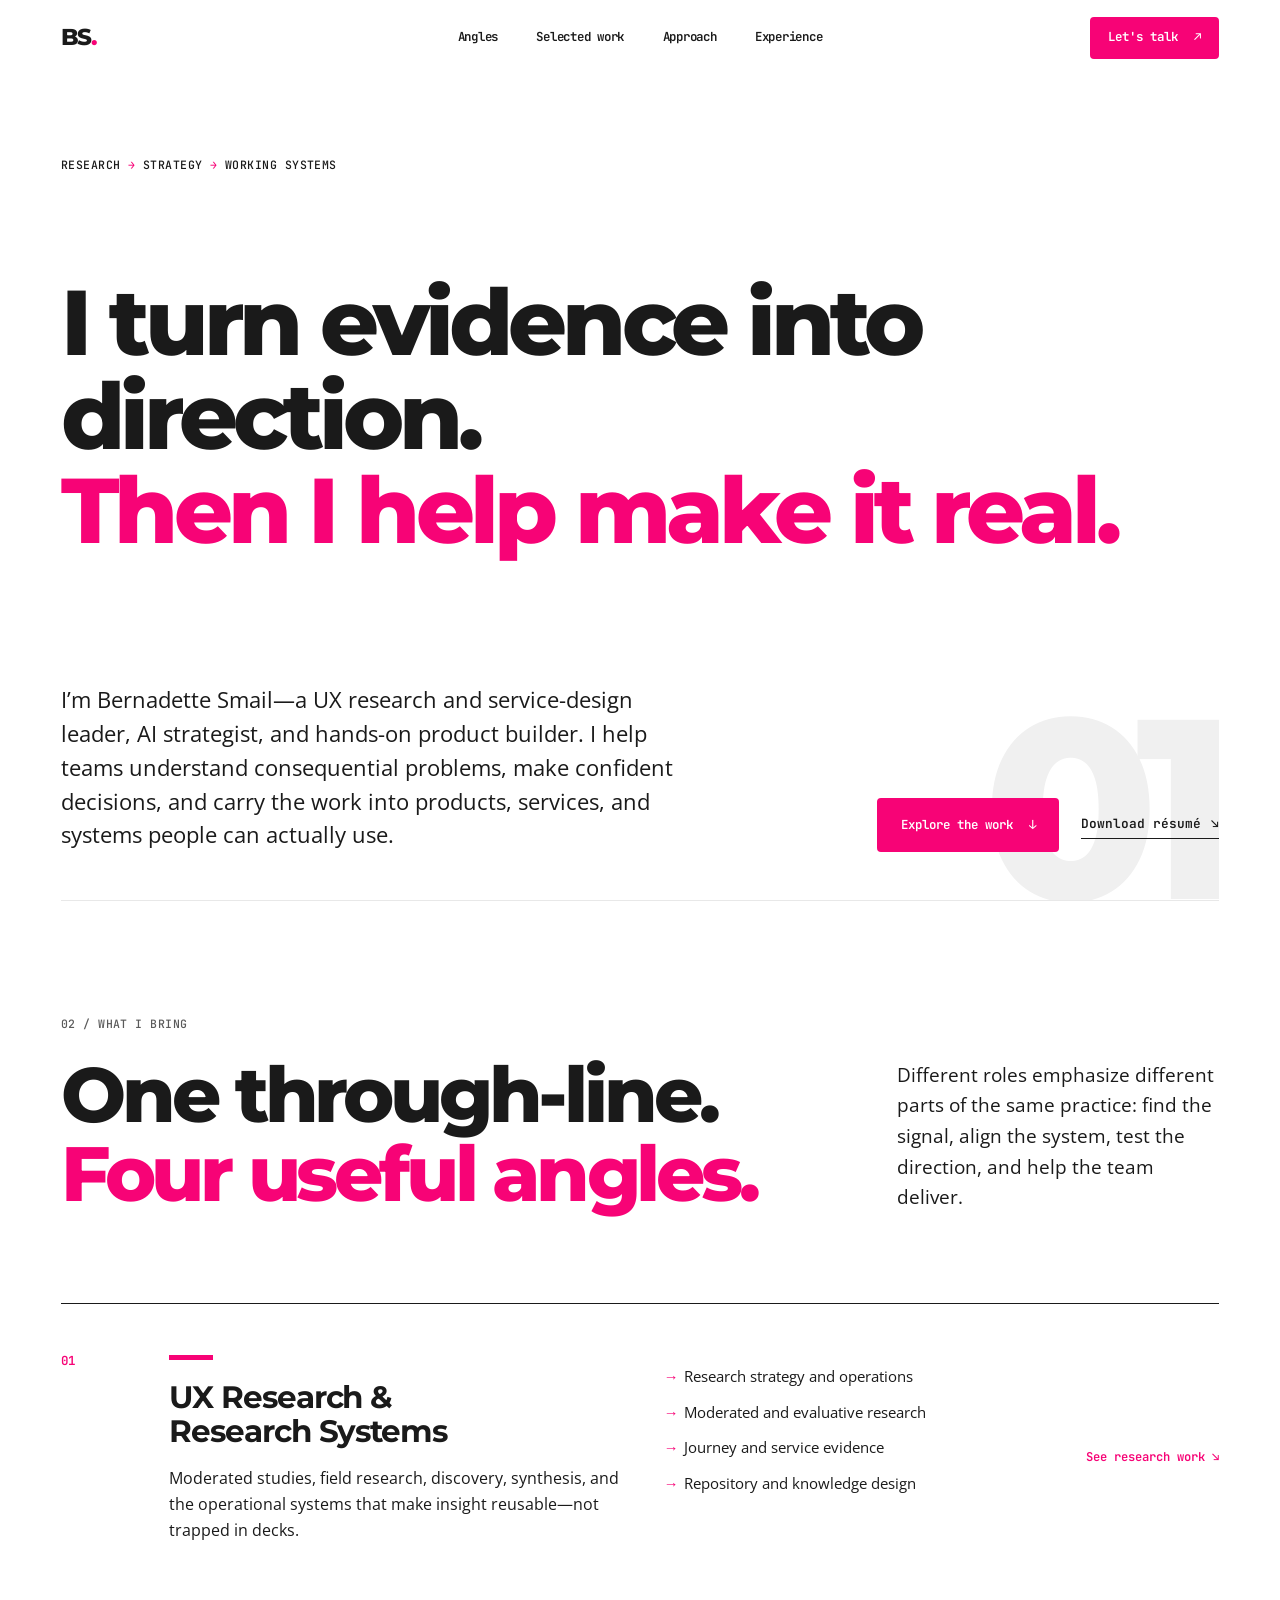
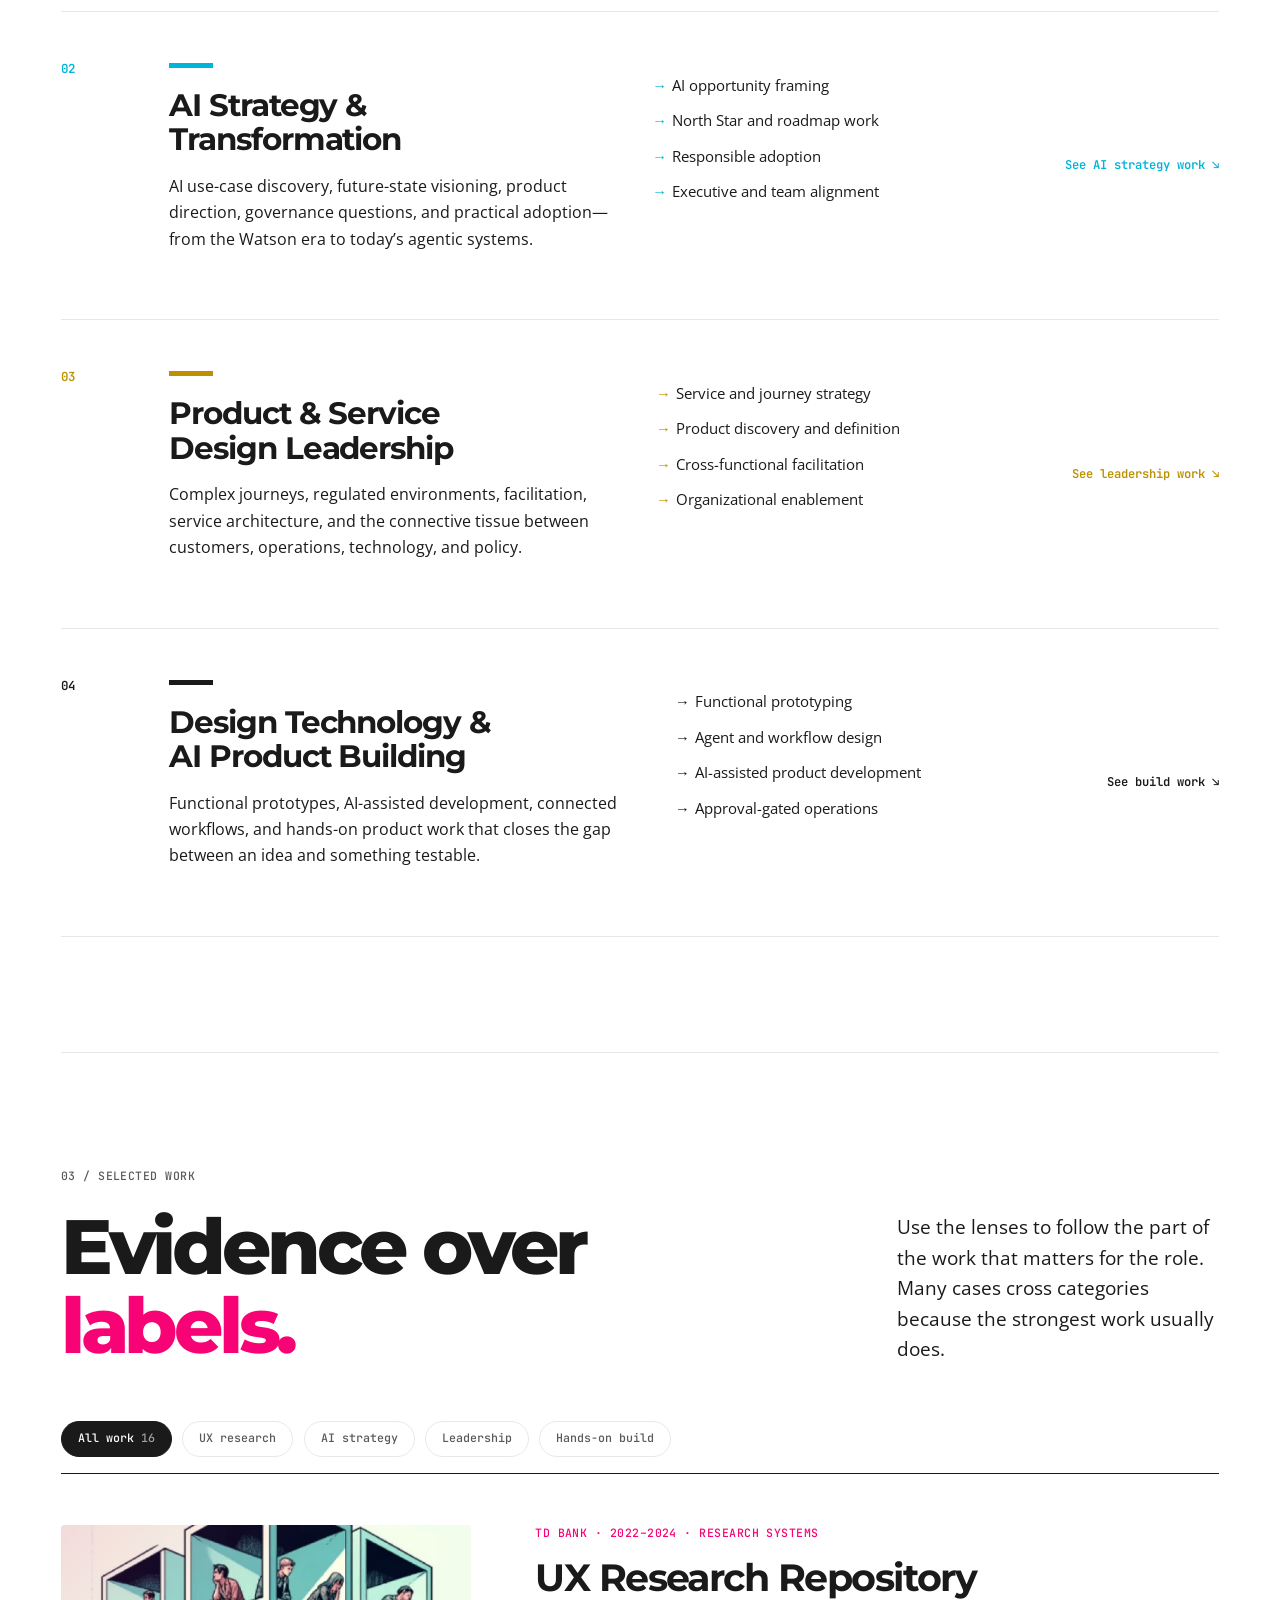
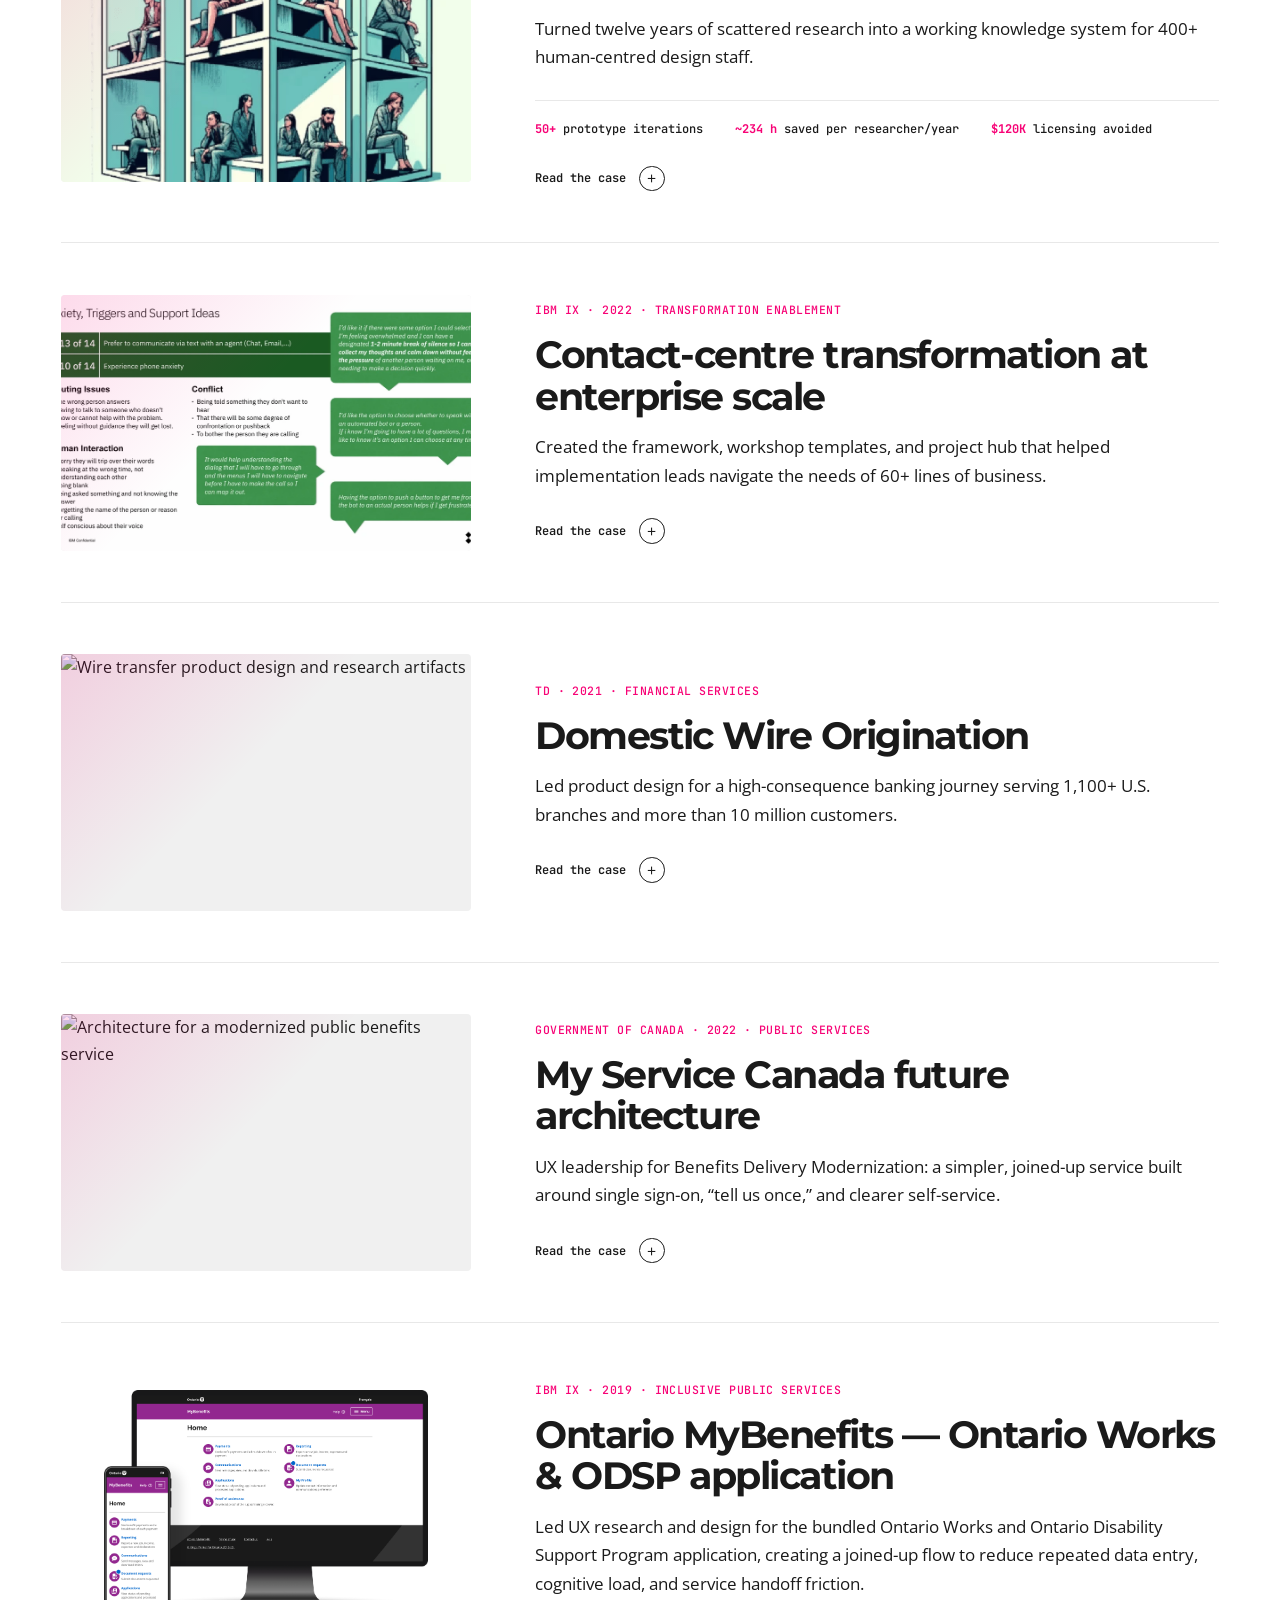
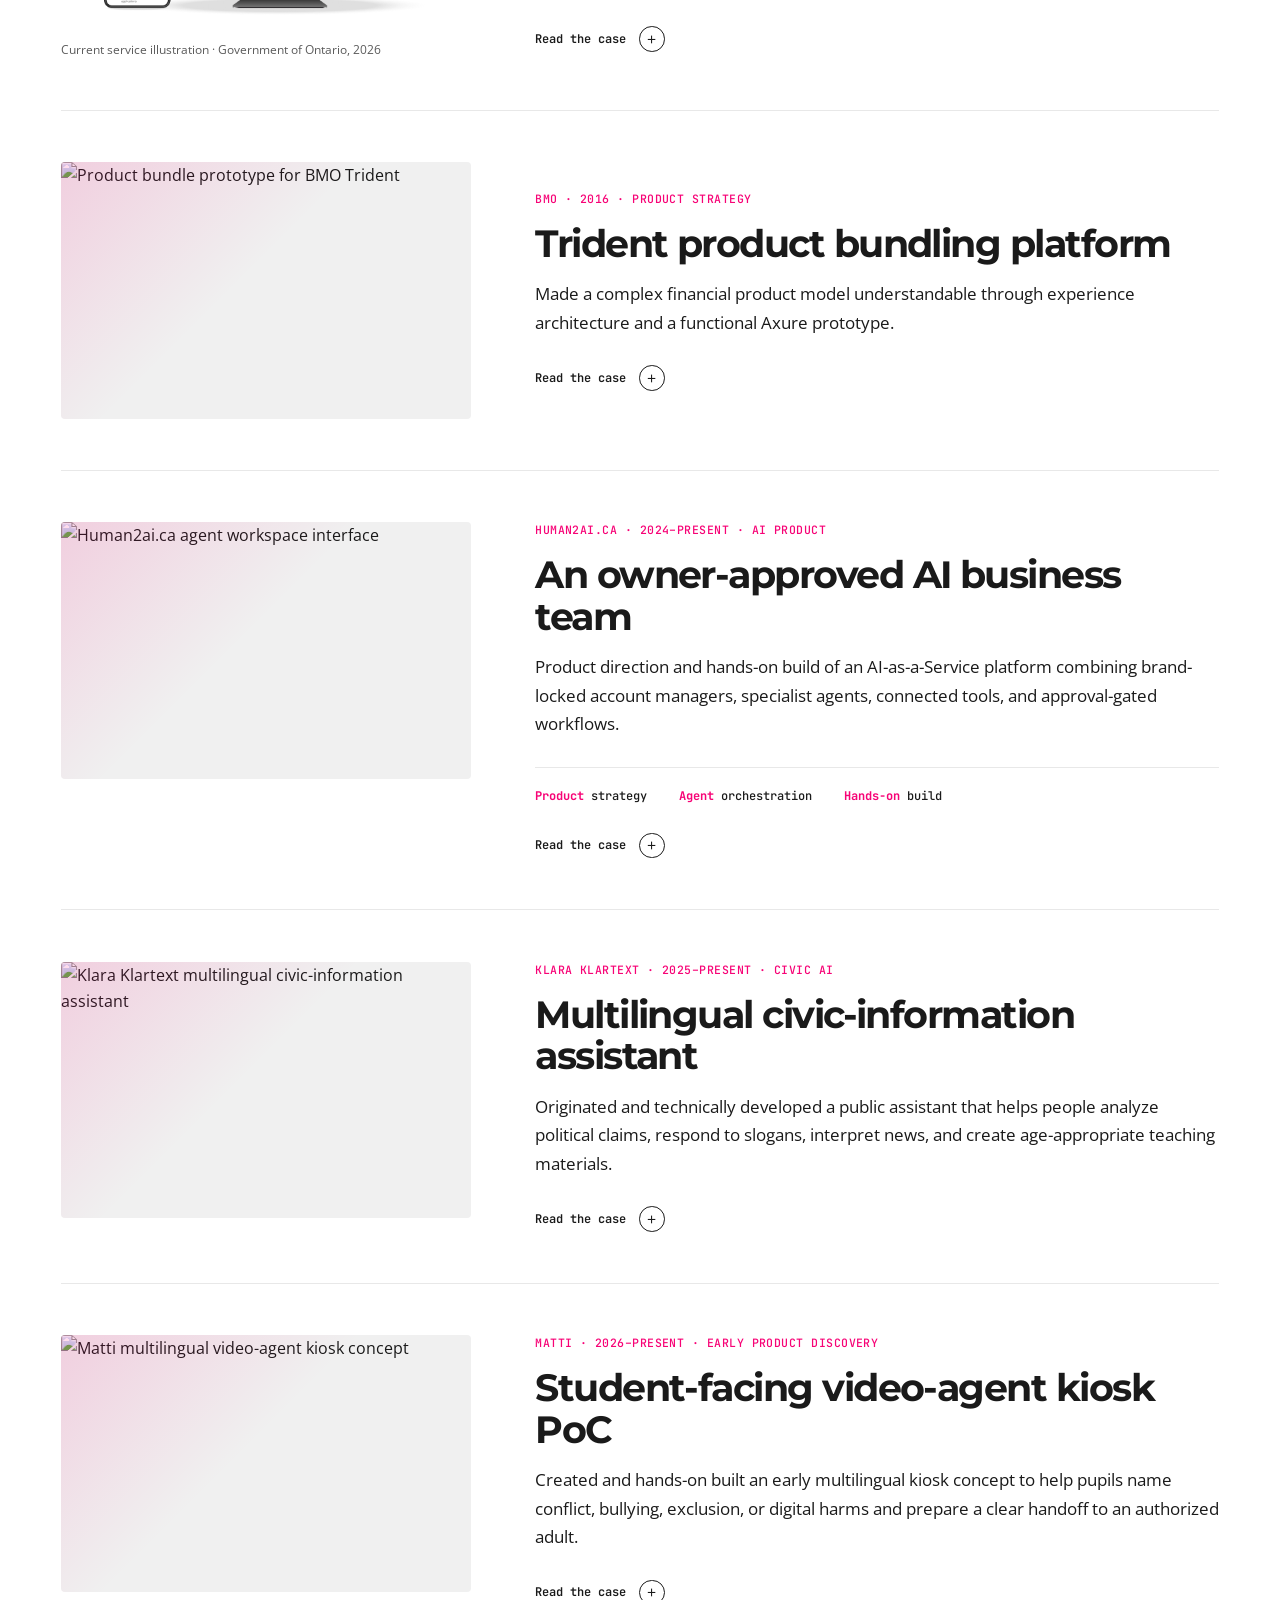
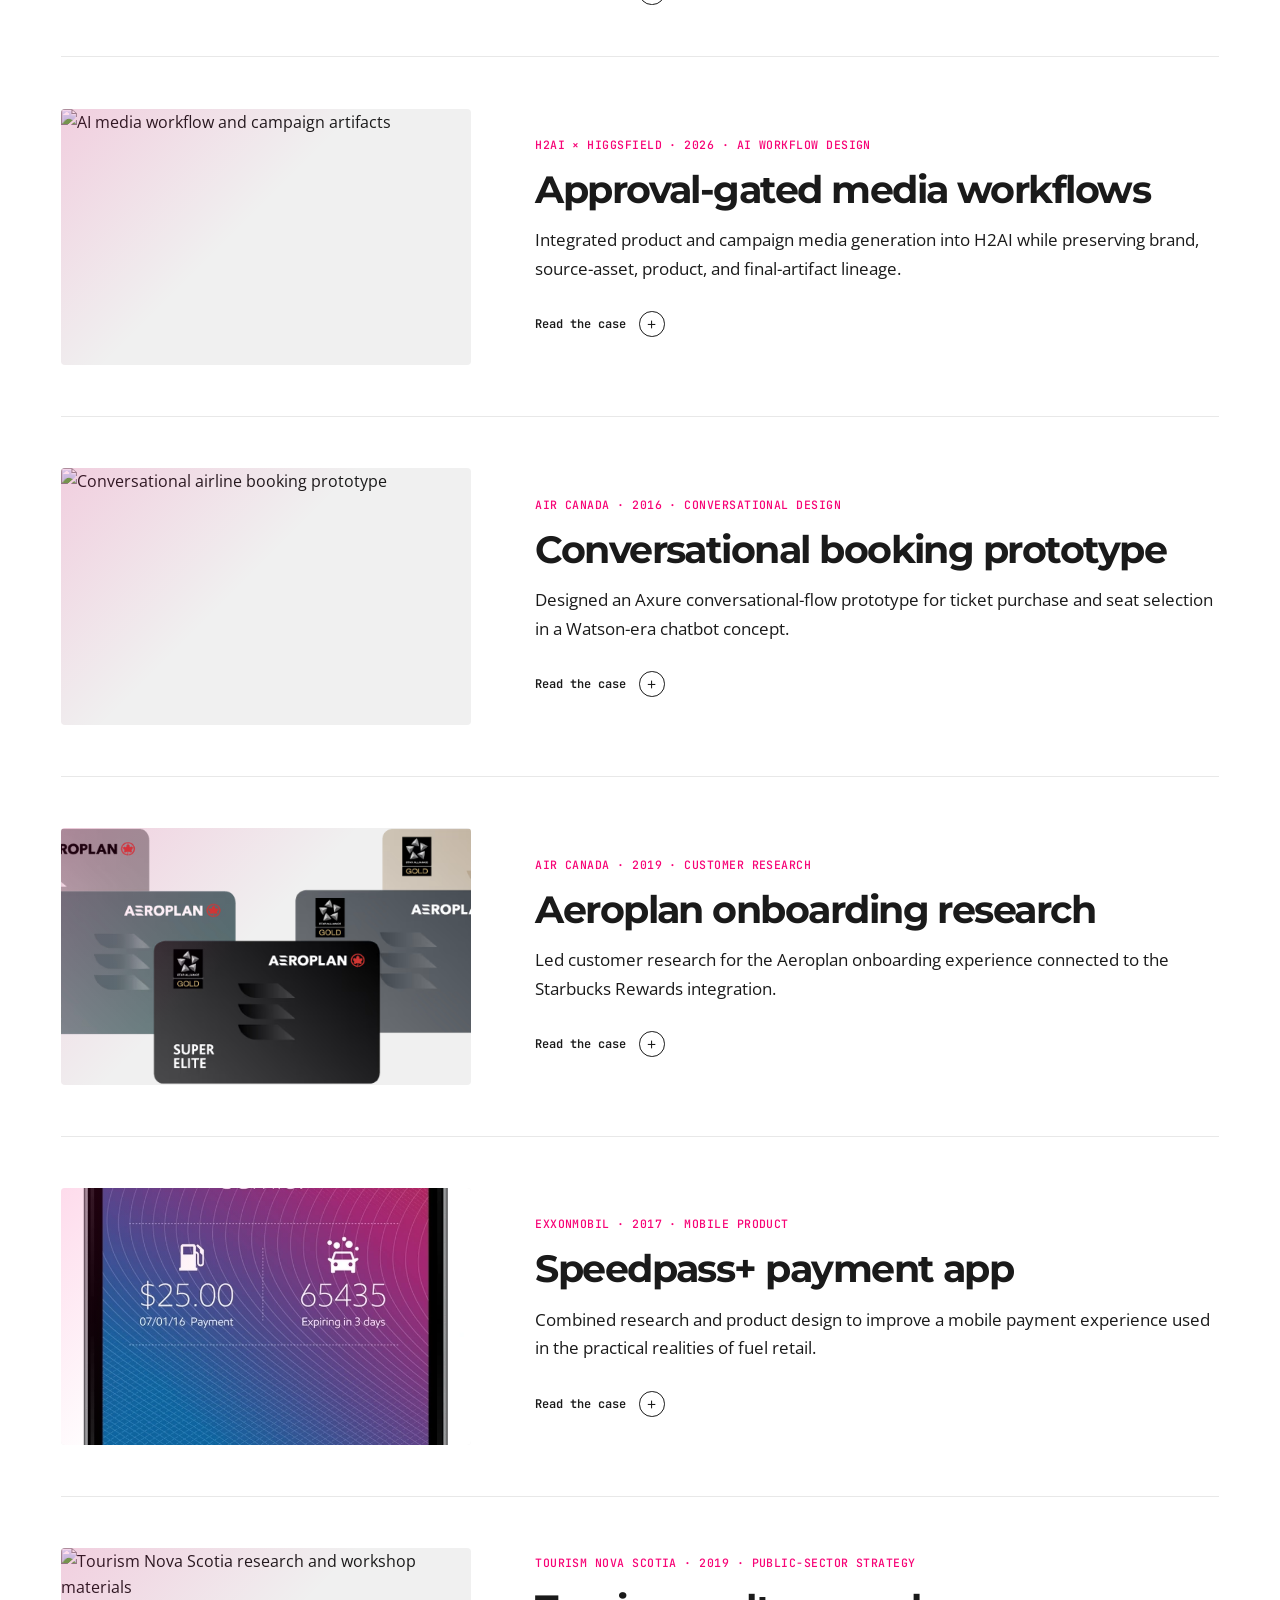
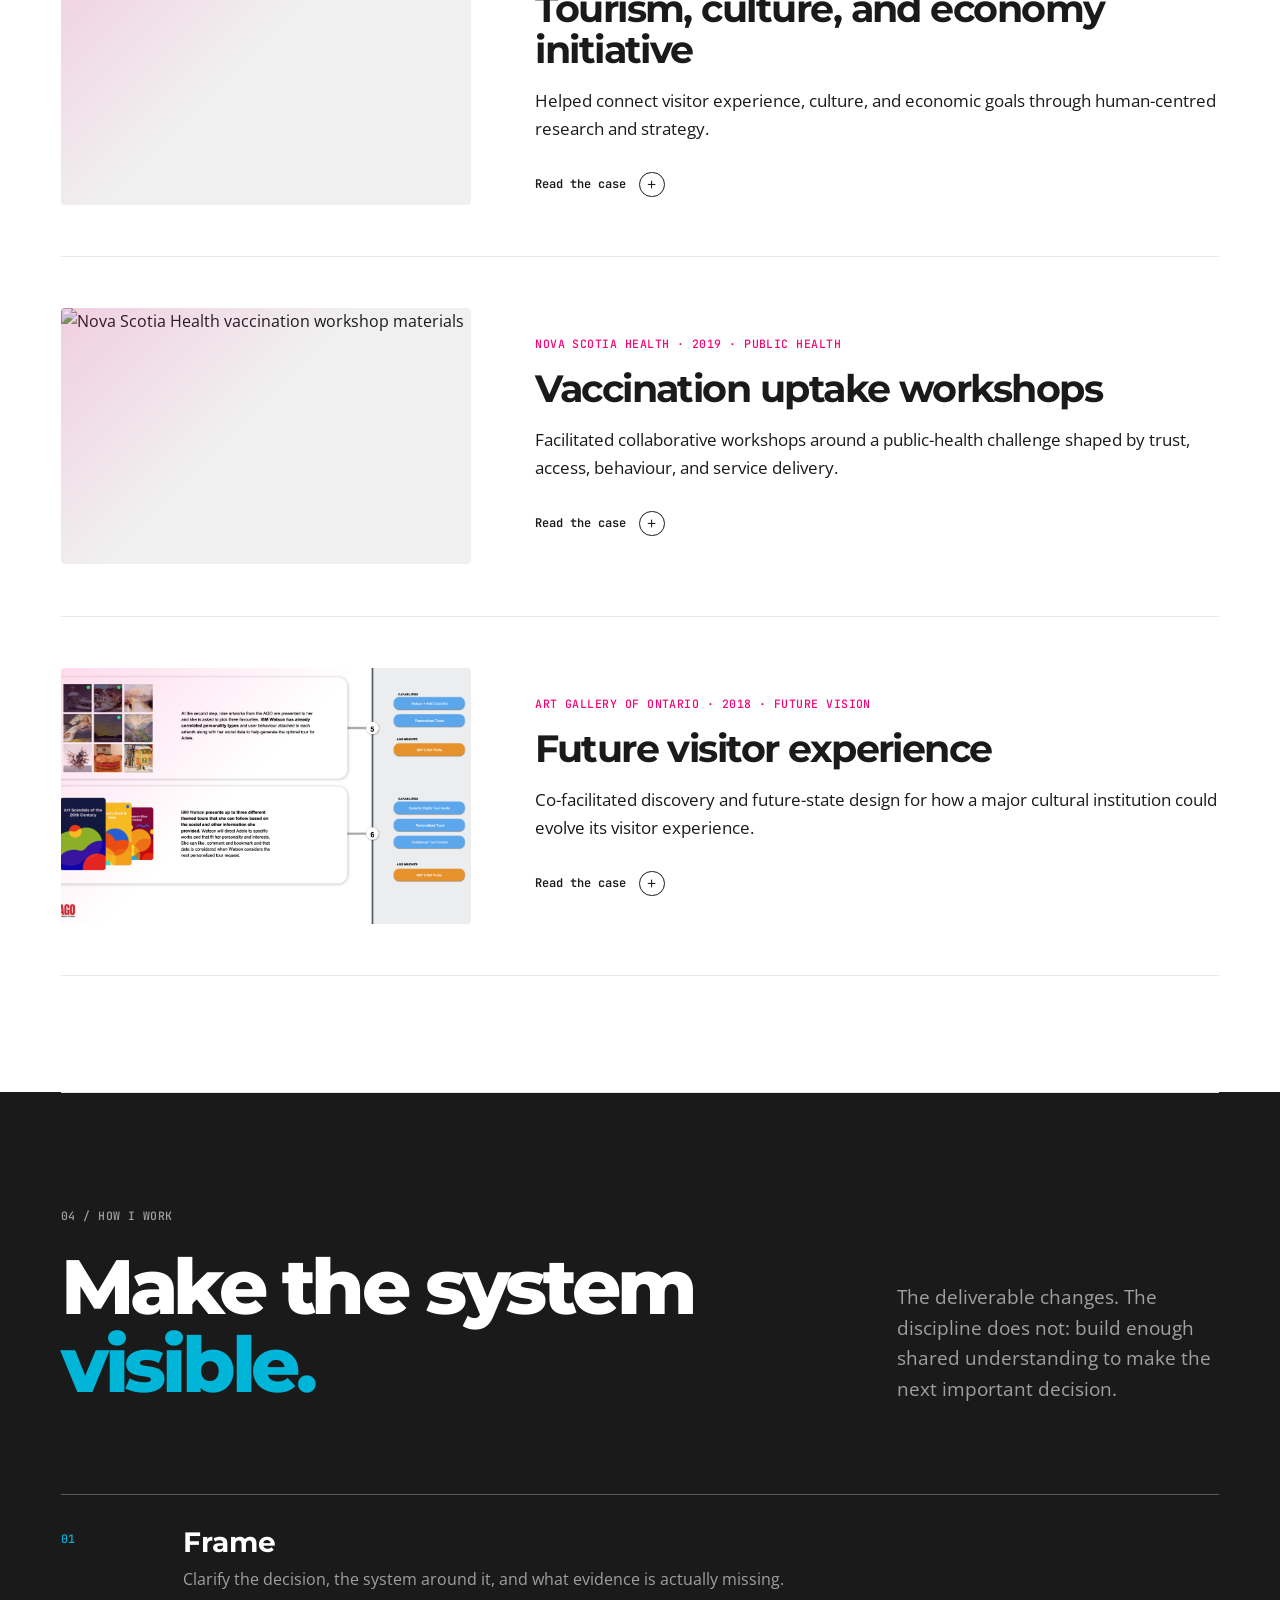
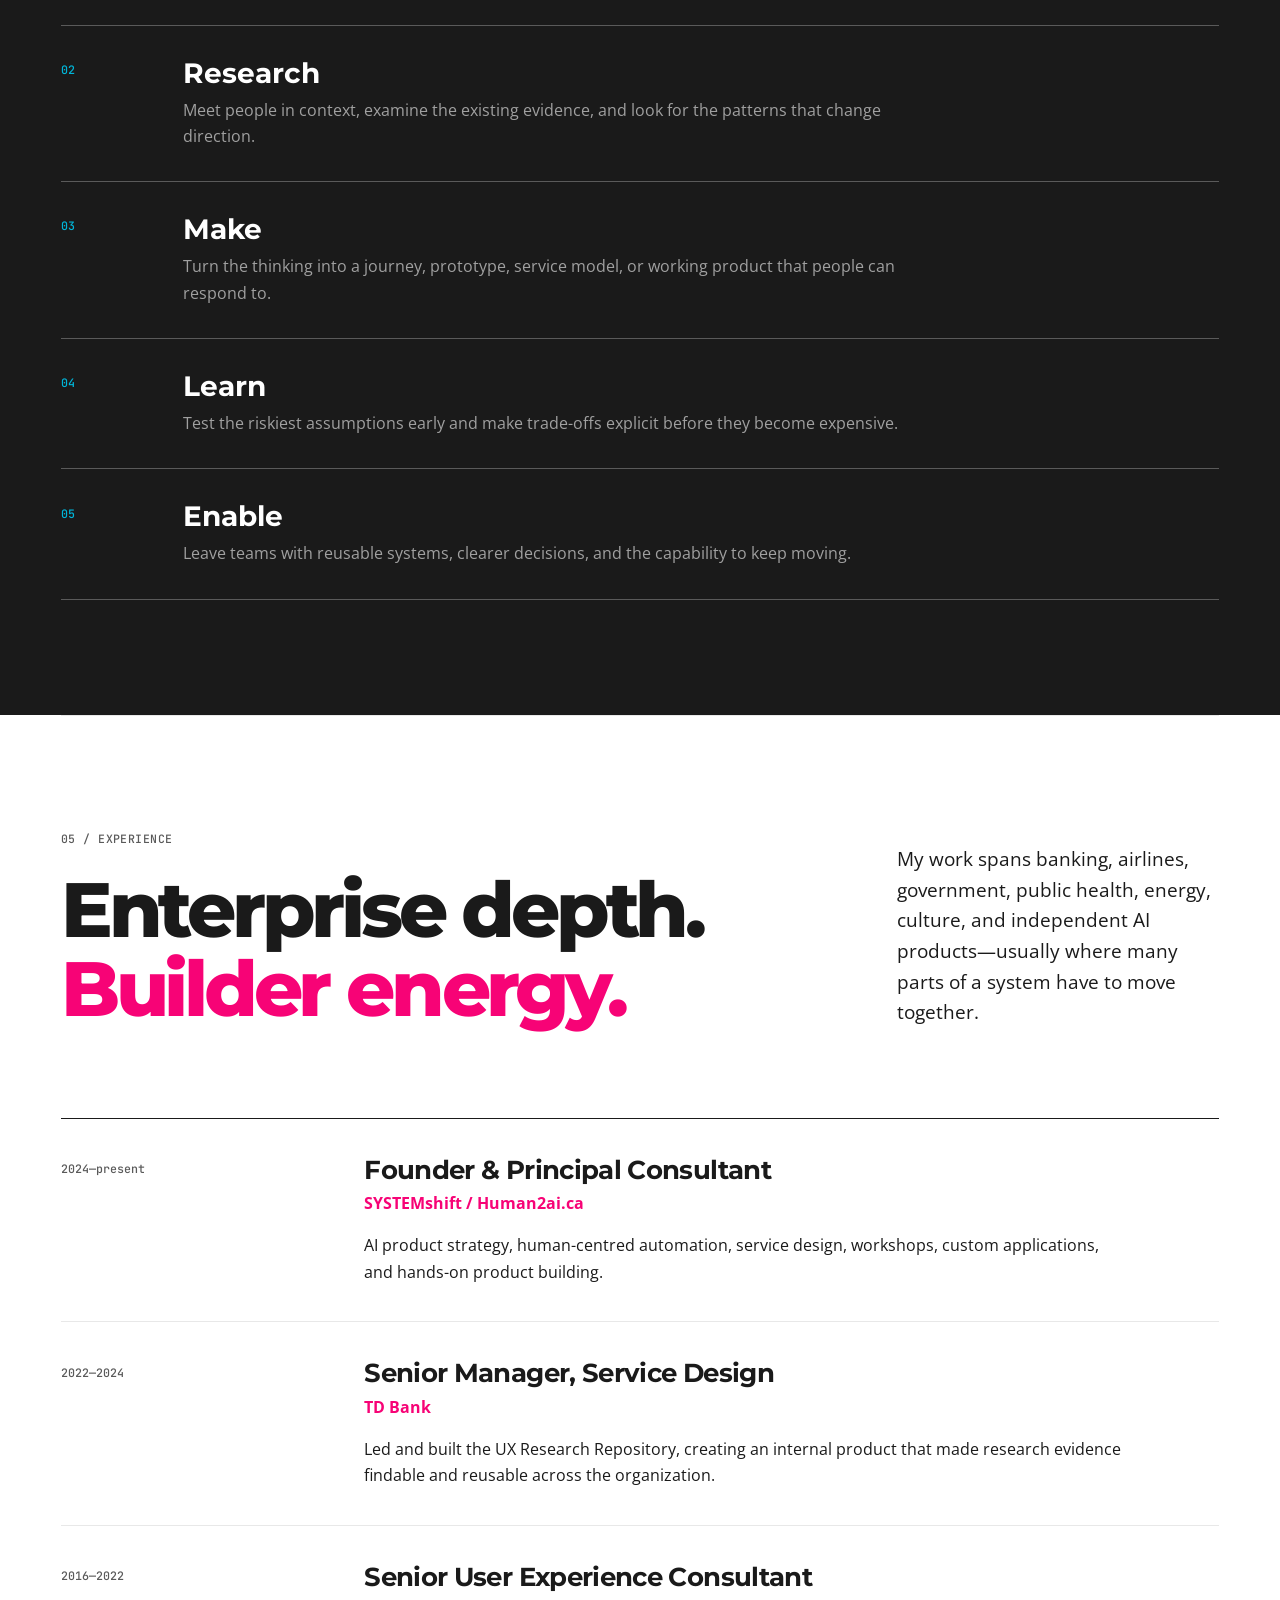
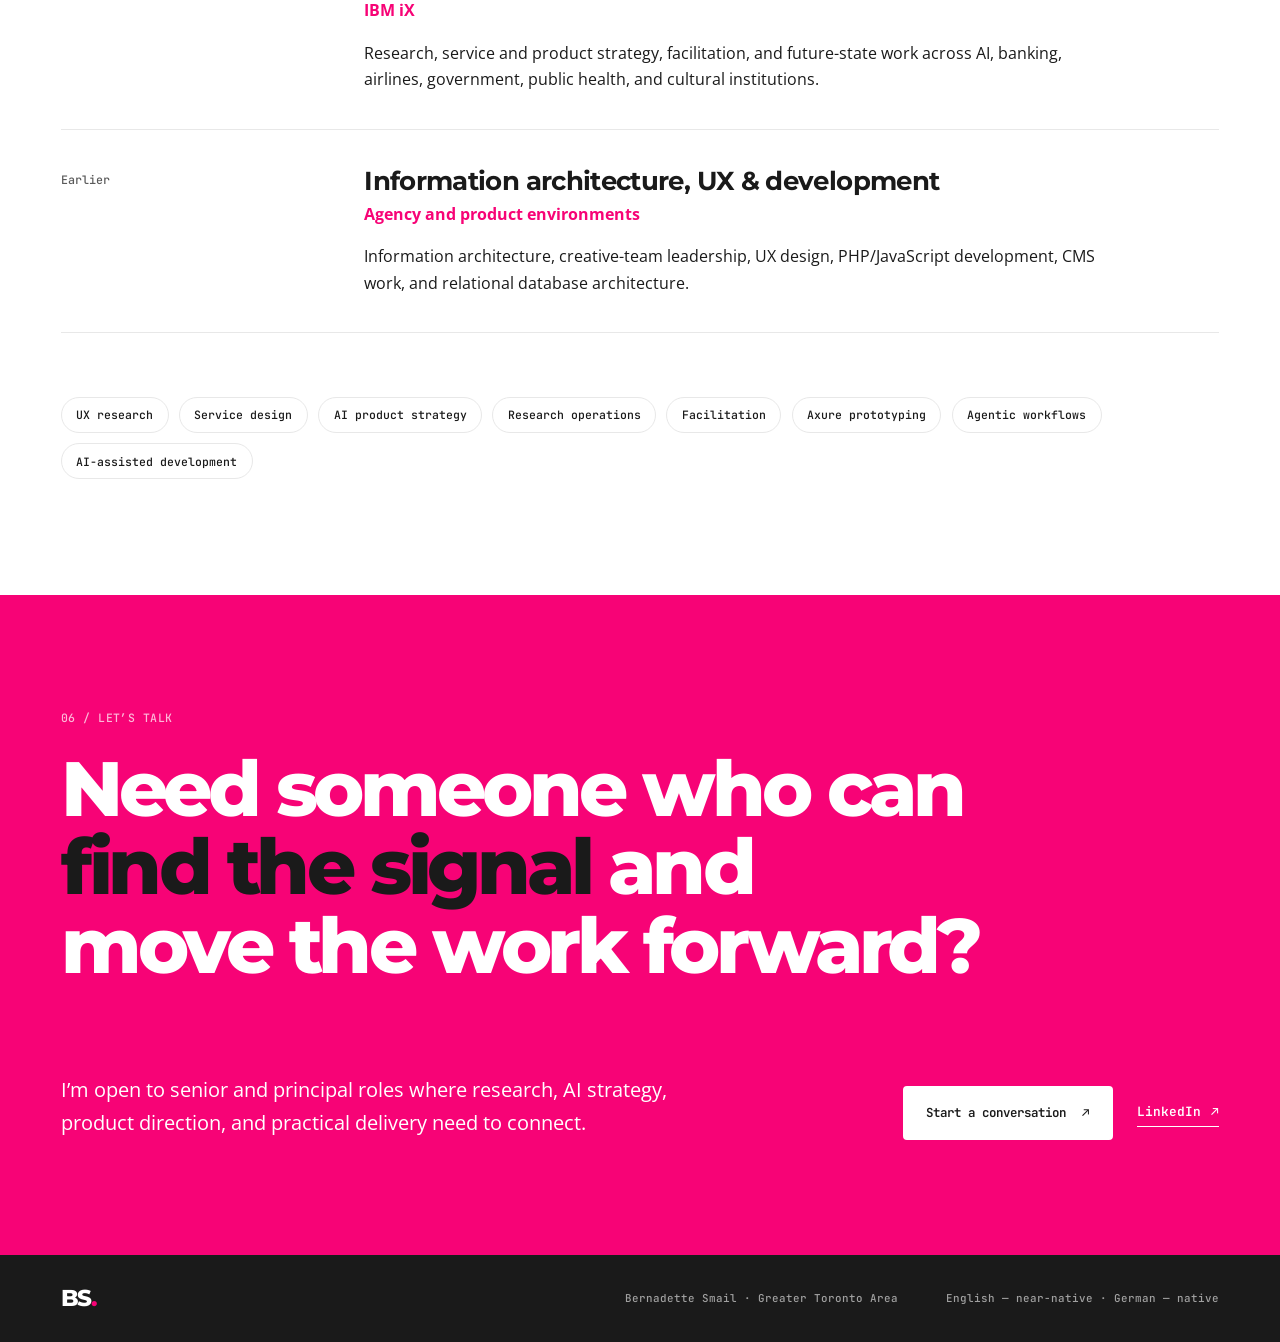
==== commit d7152e74: "Clarify Ontario MyBenefits case and replace service visual" ====
--- a/index.html
+++ b/index.html
@@ -201,12 +201,12 @@
           <div class="case-detail"><div><h4>The context</h4><p>Benefits delivery spans programs, channels, policy, identity, and operational systems. The experience had to become simpler without pretending the underlying system was simple.</p></div><div><h4>My role</h4><p>UX Lead for the future architecture and service direction.</p></div><div><h4>The direction</h4><p>A customer-centred architecture supporting streamlined applications, reduced waits, and faster access to benefits.</p></div></div>
         </details>
 
-        <details class="case" data-tags="research leadership">
-          <summary>
-            <div class="case-image"><img src="assets/case-images/ontario-works-app.png" alt="Bundled Ontario Works and ODSP application prototype" loading="lazy"></div>
-            <div class="case-copy"><p class="case-meta">IBM iX · 2019 · Inclusive public services</p><h3>Bundled Ontario Works and ODSP application</h3><p>Researched and designed a joined-up application flow that reduced duplicated information, cognitive load, and service handoff friction.</p><span class="case-toggle">Read the case <i aria-hidden="true">+</i></span></div>
-          </summary>
-          <div class="case-detail"><div><h4>The challenge</h4><p>People seeking essential support had to navigate separate programs, repeated data entry, literacy barriers, and operational handoffs between Ontario Works and the Ontario Disability Support Program.</p></div><div><h4>My role</h4><p>UX Research and Design Lead. I interviewed frontline caseworkers, designed bundled prototype flows, and tested iteratively with staff and citizen participants.</p></div><div><h4>The direction</h4><p>A single, accessibility-first path that could support immediate Ontario Works assistance and transition into disability assessment without making applicants restart.</p></div></div>
+        <details id="ontario-mybenefits" class="case" data-tags="research leadership">
+          <summary>
+            <div class="case-visual"><div class="case-image case-image--service"><img src="assets/case-images/ontario-mybenefits-current-service.png" alt="Ontario’s current MyBenefits service shown on a desktop computer and smartphone" width="3804" height="2632" loading="lazy"></div><p class="case-image-caption">Current service illustration · Government of Ontario, 2026</p></div>
+            <div class="case-copy"><p class="case-meta">IBM iX · 2019 · Inclusive public services</p><h3>Ontario MyBenefits — Ontario Works &amp; ODSP application</h3><p>Led UX research and design for the bundled Ontario Works and Ontario Disability Support Program application, creating a joined-up flow to reduce repeated data entry, cognitive load, and service handoff friction.</p><span class="case-toggle">Read the case <i aria-hidden="true">+</i></span></div>
+          </summary>
+          <div class="case-detail"><div><h4>The challenge</h4><p>People seeking essential support had to navigate separate programs, repeated data entry, literacy barriers, and operational handoffs between Ontario Works and the Ontario Disability Support Program.</p></div><div><h4>My role</h4><p>UX Research and Design Lead. I interviewed frontline caseworkers, designed bundled prototype flows, and tested iteratively with staff and citizen participants.</p></div><div><h4>The direction</h4><p>A single, accessibility-first path that could support immediate Ontario Works assistance and transition into disability assessment without making applicants restart.</p><p class="case-service-link"><a href="https://access.mybenefits.mccss.gov.on.ca/auth/login" target="_blank" rel="noopener noreferrer">View the current MyBenefits service ↗</a></p><p class="case-service-note">The image shows Ontario’s current service; my work focused on the bundled application research and design in 2019.</p></div></div>
         </details>
 
         <details class="case" data-tags="research leadership">
--- a/styles.css
+++ b/styles.css
@@ -102,6 +102,14 @@
 .case-image::after { position: absolute; inset: 0; background: linear-gradient(135deg, rgba(247,3,118,.14), transparent 45%); content: ""; pointer-events: none; }
 .case-image img { height: 100%; object-fit: cover; filter: saturate(.85); transition: transform .45s ease, filter .45s ease; }
 .case summary:hover img { filter: saturate(1.05); transform: scale(1.025); }
+.case-visual { align-self: start; }
+.case-image--service { background: #fff; }
+.case-image--service::after { display: none; }
+.case-image--service img { object-fit: contain; padding: 1rem; filter: none; }
+.case-image-caption { margin: .65rem 0 0; color: var(--gray-700); font-size: .75rem; line-height: 1.5; }
+#ontario-mybenefits { scroll-margin-top: 8rem; }
+#ontario-mybenefits .case-service-link { margin-top: 1rem; }
+#ontario-mybenefits .case-service-note { margin-top: .75rem; font-size: .8rem; color: var(--gray-700); }
 .case-copy { align-self: center; }
 .case-meta { margin: 0 0 1rem; color: var(--hot-pink); }
 .case h3 { max-width: 800px; margin: 0 0 1rem; font: 700 clamp(1.8rem, 3vw, 3rem)/1.08 var(--display); letter-spacing: -.04em; }
